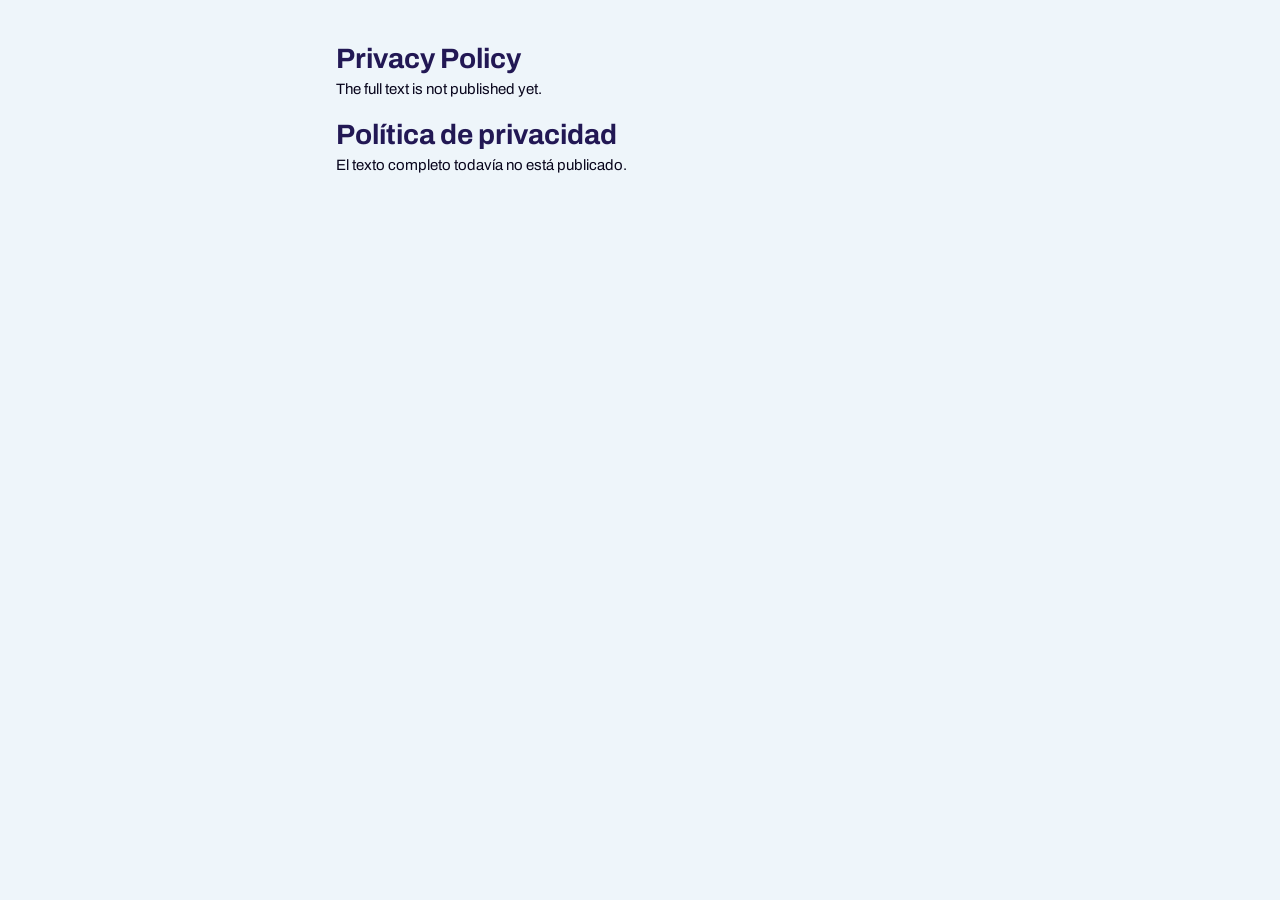
==== frontend/legal/privacy.html @ d37cc042 "Calm frame redesign, To Approve, preview and Show in Finder, recovery key, terms acceptance, account" ====
<!DOCTYPE html>
<html lang="en">
<head>
    <meta charset="UTF-8">
    <meta name="viewport" content="width=device-width, initial-scale=1.0">
    <title>Cataloga · Privacy Policy</title>
    <link rel="stylesheet" href="../css/main.css">
</head>
<body class="legal-page">
    <!-- Temporary page: the full legal text comes in its own prompt. -->
    <main>
        <h1>Privacy Policy</h1>
        <p>The full text is not published yet.</p>
        <h1 lang="es">Política de privacidad</h1>
        <p lang="es">El texto completo todavía no está publicado.</p>
    </main>
</body>
</html>
---- frontend/css/main.css ----
/* main.css: Cataloga styles. Colors, fonts, and Violet as the only accent follow BRAND.md. */

/* ======== Fonts and brand values ======== */

/* Fonts are bundled so the app works offline. Geo appears only inside the logo SVGs. */

/* Variable fonts: one file covers every weight (and, for Archivo, every width). */
@font-face {
    font-family: "Archivo";
    src: url("../fonts/Archivo-VariableFont_wdth,wght.ttf")
        format("truetype");
    font-weight: 100 900;
    font-stretch: 62% 125%;
    font-style: normal;
}

@font-face {
    font-family: "Archivo Narrow";
    src: url("../fonts/ArchivoNarrow-VariableFont_wght.ttf")
        format("truetype");
    font-weight: 400 700;
    font-style: normal;
}

/* Brand values. Every color, space, and radius comes from here. */
:root {
    /* Light only for now: a dark theme is planned for later. */
    color-scheme: light;
    --color-deep-space: #08051c;
    --color-midnight: #221854;
    --color-nebula: #342476;
    --color-dusk: #46417b;
    --color-violet: #493bb2;
    --color-paper: #eef5fa;
    --color-white: #ffffff;
    --color-line: rgba(70, 65, 123, 0.16);
    /* Tints of Violet for charts: each step is clearly lighter, and even
       the lightest keeps 3:1 against Paper. */
    --color-iris: #6458c3;
    --color-lilac: #8b81d6;
    --color-lavender: #d6d1f4;

    --spacing-4: 4px;
    --spacing-8: 8px;
    --spacing-12: 12px;
    --spacing-16: 16px;
    --spacing-24: 24px;
    --spacing-32: 32px;
    --spacing-48: 48px;
    --spacing-64: 64px;

    --radius-sm: 8px;
    --radius-md: 12px;
    --radius-lg: 20px;
    --radius-full: 999px;

    /* Two shadows, in Deep Space: a card at rest, and what floats above
       the page (menus, tooltips, dialogs, the chat). */
    --shadow-card: none;
    --shadow-float: 0 24px 64px rgba(8, 5, 28, 0.24);

    /* Placeholders (5.2:1 on white) and actions that remove something. */
    --color-placeholder: #6b6895;
    --color-danger: #b42318;

    --font-body: "Archivo", sans-serif;
    --font-label: "Archivo Narrow", sans-serif;

    /* Solid surfaces: a card is white on Paper, with a line one step
       darker. A tint for headers and rows inside a card. */
    --surface: #ffffff;
    --surface-line: rgba(34, 24, 84, 0.08);
    --surface-tint: #f6f9fc;
    /* Space between cards, across and down. */
    --card-gap: 20px;

    --frame-gap: 12px;
    --sidebar-width: 248px;
    /* Room at the bottom of the content for the chat button. */
    --chat-button-room: 88px;
}

/* ======== Base: reset, body, focus, icons, helpers ======== */

* {
    box-sizing: border-box;
    margin: 0;
    padding: 0;
}

/* Flat Paper: no gradient and nothing moving behind the work. */
body {
    font-family: var(--font-body);
    font-size: 15px;
    line-height: 22px;
    background-color: var(--color-paper);
    color: var(--color-deep-space);
}

button,
input,
select,
textarea {
    font-family: inherit;
    color: inherit;
}

.hidden {
    display: none !important;
}

/* Scrolling stops at the end of the page or list, with no bounce. */
* {
    overscroll-behavior: none;
}

/* Any text can be selected and copied. Controls are not, so a double click does not highlight them. */
button,
.nav-link,
.icon {
    -webkit-user-select: none;
    user-select: none;
}

/* Placeholders: a grey that still reads at 4.5:1. */
::placeholder {
    color: var(--color-placeholder);
    opacity: 1;
}

/* Keyboard focus: a Violet ring on everything that can be focused. */
:focus-visible {
    outline: 2px solid var(--color-violet);
    outline-offset: 2px;
}

/* On the dark gradients (sidebar, folder banner, Needs Manual Review) the
   ring is Paper: at least 6:1 on both ends of each gradient. */
.sidebar :focus-visible,
.folder-banner :focus-visible,
.review-card :focus-visible {
    outline-color: var(--color-paper);
}

/* Inside the project list the ring is drawn inward, so the list's scroll
   box does not cut it. */
.project-link:focus-visible {
    outline-offset: -2px;
}

/* Text only screen readers read, like the word under a × button. */
.visually-hidden {
    position: absolute;
    width: 1px;
    height: 1px;
    overflow: hidden;
    clip: rect(0 0 0 0);
    white-space: nowrap;
}

/* Every icon drawn with a mask: Lucide icons, table media types, message icons. */
.icon,
td.media-type::before,
.form-message.error::before,
.form-message.success::before,
.toolbar-message::before {
    mask-position: center;
    mask-repeat: no-repeat;
    mask-size: contain;
    -webkit-mask-position: center;
    -webkit-mask-repeat: no-repeat;
    -webkit-mask-size: contain;
}

/* Lucide icons as a mask take the text color. pywebview (WebKit) needs -webkit-. */
.icon {
    display: inline-block;
    flex-shrink: 0;
    width: 18px;
    height: 18px;
    background-color: currentColor;
}

.icon-catalog {
    mask-image: url("../assets/icons/folder-open.svg");
    -webkit-mask-image: url("../assets/icons/folder-open.svg");
}

.icon-dashboard {
    mask-image: url("../assets/icons/layout-dashboard.svg");
    -webkit-mask-image: url("../assets/icons/layout-dashboard.svg");
}

.icon-eye-off {
    mask-image: url("../assets/icons/eye-off.svg");
    -webkit-mask-image: url("../assets/icons/eye-off.svg");
}

.icon-close {
    mask-image: url("../assets/icons/x.svg");
    -webkit-mask-image: url("../assets/icons/x.svg");
}

.icon-help {
    mask-image: url("../assets/icons/circle-help.svg");
    -webkit-mask-image: url("../assets/icons/circle-help.svg");
}

.icon-home {
    mask-image: url("../assets/icons/home.svg");
    -webkit-mask-image: url("../assets/icons/home.svg");
}

.icon-list {
    mask-image: url("../assets/icons/list.svg");
    -webkit-mask-image: url("../assets/icons/list.svg");
}

.icon-grid {
    mask-image: url("../assets/icons/layout-grid.svg");
    -webkit-mask-image: url("../assets/icons/layout-grid.svg");
}

.icon-columns {
    mask-image: url("../assets/icons/columns-3.svg");
    -webkit-mask-image: url("../assets/icons/columns-3.svg");
}

.icon-plan {
    mask-image: url("../assets/icons/check-circle.svg");
    -webkit-mask-image: url("../assets/icons/check-circle.svg");
}

.icon-settings {
    mask-image: url("../assets/icons/settings.svg");
    -webkit-mask-image: url("../assets/icons/settings.svg");
}

.icon-logout {
    mask-image: url("../assets/icons/log-out.svg");
    -webkit-mask-image: url("../assets/icons/log-out.svg");
}

.icon-search {
    mask-image: url("../assets/icons/search.svg");
    -webkit-mask-image: url("../assets/icons/search.svg");
}

.icon-check {
    mask-image: url("../assets/icons/check.svg");
    -webkit-mask-image: url("../assets/icons/check.svg");
}

.icon-download {
    mask-image: url("../assets/icons/download.svg");
    -webkit-mask-image: url("../assets/icons/download.svg");
}

.icon-eye {
    mask-image: url("../assets/icons/eye.svg");
    -webkit-mask-image: url("../assets/icons/eye.svg");
}

.icon-user {
    mask-image: url("../assets/icons/circle-user.svg");
    -webkit-mask-image: url("../assets/icons/circle-user.svg");
}

/* Short values that should stay on one line. */
.nowrap {
    white-space: nowrap;
}

/* Missing values: Dusk italic. Solid Dusk keeps 4.5:1 on the glass. */
.placeholder {
    color: var(--color-dusk);
    font-style: italic;
}

code {
    font-family: ui-monospace, Menlo, monospace;
    font-size: 13px;
    color: var(--color-midnight);
    background: var(--color-paper);
    border-radius: var(--radius-sm);
    padding: 2px 6px;
}

code:empty {
    display: none;
}

/* ======== Frame: top bar, sidebar, content area ======== */

/* #nav-bar only groups the top bar, sidebar, and chat button; each is fixed on its own. */
.sidebar {
    position: fixed;
    z-index: 5;
    border-radius: var(--radius-lg);
    /* Flat Deep Space: the frame stays still and quiet. */
    background: var(--color-deep-space);
    color: var(--color-paper);
}

/* The sidebar: logo on top, Settings and the account at the bottom. */
.sidebar {
    top: var(--frame-gap);
    left: var(--frame-gap);
    bottom: var(--frame-gap);
    width: var(--sidebar-width);
    display: flex;
    flex-direction: column;
    gap: 26px;
    padding: 24px 14px 20px;
    overflow: hidden;
}

/* "Projects": sentence case, Paper at 60% (7:1 on Deep Space). */
.side-label {
    padding: 0 12px 4px;
    color: rgba(238, 245, 250, 0.6);
    font-size: 13px;
    font-weight: 600;
}

/* The number next to Plan: proposals that wait for a look. */
.nav-badge {
    min-width: 22px;
    margin-left: auto;
    padding: 1px 7px;
    border-radius: var(--radius-full);
    background: rgba(238, 245, 250, 0.14);
    color: var(--color-paper);
    font-size: 12px;
    font-weight: 600;
    line-height: 18px;
    text-align: center;
}

.side-bottom {
    display: grid;
    flex: none;
    gap: 2px;
    margin-top: auto;
    padding-top: 14px;
    border-top: 1px solid rgba(238, 245, 250, 0.12);
}

.side-bottom .logout-button {
    width: 100%;
    margin: 0;
    color: rgba(238, 245, 250, 0.6);
    font-size: 14px;
    font-weight: 400;
    text-align: left;
}

.account-line {
    overflow: hidden;
    min-width: 0;
    text-overflow: ellipsis;
    white-space: nowrap;
}

/* 184 px wide and centered, as in the mockup (over the 160 px minimum). */
.app-logo {
    flex: none;
    align-self: center;
    width: 184px;
    max-width: 84%;
    height: auto;
    margin-top: 4px;
}

.search-box {
    position: relative;
    flex: 1;
    color: var(--color-dusk);
}

.search-box .icon {
    position: absolute;
    top: 13px;
    left: var(--spacing-16);
}

.search-box input {
    width: 100%;
    height: 44px;
    border: 1px solid var(--color-line);
    border-radius: var(--radius-full);
    background: var(--color-white);
    padding: 0 var(--spacing-16) 0 44px;
    font-size: 15px;
}

/* The links shrink so only the project list scrolls. */
.nav-links {
    display: flex;
    flex-direction: column;
    gap: var(--spacing-4);
    min-height: 0;
}

/* Projects under their label. Only this list scrolls. */
.project-list {
    list-style: none;
    display: flex;
    flex-direction: column;
    gap: 2px;
    min-height: 0;
    overflow-y: auto;
    padding-left: var(--spacing-24);
}

.project-link {
    display: block;
    width: 100%;
    padding: 6px var(--spacing-12);
    border: none;
    border-radius: var(--radius-md);
    background: none;
    color: rgba(238, 245, 250, 0.72);
    font-size: 14px;
    text-align: left;
    cursor: pointer;
    /* Long names end in "…"; the full name is in the title. */
    overflow: hidden;
    text-overflow: ellipsis;
    white-space: nowrap;
}

.project-link:hover {
    background: rgba(255, 255, 255, 0.12);
    color: var(--color-paper);
}

/* The active project: white SemiBold, no background, so it does not compete with the view. */
.project-link.active {
    color: var(--color-paper);
    font-weight: 600;
}

/* Folder missing: dimmed, but it can still be opened to remove it. */
.project-link.unavailable {
    color: rgba(238, 245, 250, 0.75);
    font-style: italic;
}

.project-link.new-project::before {
    content: "+ ";
}

.project-empty {
    padding: 6px var(--spacing-12);
    color: rgba(238, 245, 250, 0.7);
    font-size: 14px;
}

.nav-link,
.logout-button {
    display: flex;
    align-items: center;
    gap: var(--spacing-12);
    min-height: 44px;
    padding: 10px var(--spacing-12);
    border-radius: 10px;
    color: rgba(238, 245, 250, 0.72);
    text-decoration: none;
    font-size: 15px;
}

.nav-link:hover,
.logout-button:hover {
    background: rgba(255, 255, 255, 0.08);
    color: var(--color-paper);
}

/* The open view: the one place Violet fills the frame (selection). */
.nav-link.active {
    background: var(--color-violet);
    color: var(--color-paper);
    font-weight: 600;
}

/* Log out in the top bar, after the user's name. */
.logout-button {
    margin-left: var(--spacing-8);
    border: none;
    background: none;
    cursor: pointer;
    font-size: 14px;
}

/* Content area. The bottom padding keeps the chat button off the last row and Save. */
#app-main {
    min-height: calc(100vh - var(--frame-gap) * 2);
    margin: var(--frame-gap) var(--frame-gap) var(--frame-gap)
        calc(var(--sidebar-width) + var(--frame-gap) * 2);
    padding-bottom: var(--chat-button-room);
}

/* The work sits on Paper; cards and tables are the white surfaces. */
.view {
    padding: 24px 36px 24px 12px;
}

/* Dashboard and Settings end at the chat room above; more padding was blank space. */
#app-main:not(.fixed-view) > .view {
    padding-bottom: 0;
}

/* Screen titles: Archivo SemiBold 32 px, an app's scale, not a landing page's. */
.view-title {
    font-weight: 600;
    font-size: 32px;
    line-height: 38px;
    color: var(--color-midnight);
    margin-bottom: var(--spacing-24);
}

/* ======== Components ======== */
/* Parts used on more than one screen. */

/* Field labels only: Archivo Narrow SemiBold, 12 px, uppercase (BRAND.md).
   Table headers and card labels are sentence case, 13 px (Nov 9). */
.settings-form label {
    font-family: var(--font-label);
    font-size: 12px;
    font-weight: 600;
    letter-spacing: 0.12em;
    text-transform: uppercase;
    color: var(--color-dusk);
}

/* Section titles (H2): Archivo SemiBold 18 px in Midnight. */
.settings-form h2,
.settings-card h2,
.confirm-dialog h2,
.panel h2,
.chat-header h2,
.chat-empty-title {
    font-size: 18px;
    font-weight: 600;
    color: var(--color-midnight);
}

/* Text that ends in "…" when it does not fit on one line. */
.project-title,
.activity-name,
.chat-card-name,
.chat-source .file-link {
    overflow: hidden;
    text-overflow: ellipsis;
    white-space: nowrap;
}

/* Forms: one column of labels and fields. */
.settings-form {
    display: flex;
    flex-direction: column;
}

.settings-form h2 {
    line-height: 24px;
}

.settings-form .hint {
    color: var(--color-dusk);
    font-size: 14px;
    margin: var(--spacing-8) 0 var(--spacing-16);
}

.settings-form .hint:empty {
    display: none;
}

.settings-form label {
    margin-bottom: var(--spacing-8);
}

.settings-form input,
.settings-form select {
    height: 40px;
    border: 1px solid var(--color-line);
    border-radius: var(--radius-sm);
    background-color: var(--color-white);
    padding: 0 var(--spacing-12);
    font-size: 15px;
    margin-bottom: var(--spacing-16);
}

.settings-form input:focus,
.settings-form select:focus {
    outline: 2px solid var(--color-violet);
    outline-offset: 0;
    border-color: transparent;
}

.settings-form input[readonly] {
    background-color: var(--color-paper);
    color: var(--color-dusk);
}

.form-buttons {
    display: flex;
    gap: var(--spacing-8);
}

.primary-button,
.secondary-button,
.pill-button {
    display: inline-flex;
    align-items: center;
    justify-content: center;
    gap: var(--spacing-8);
    height: 40px;
    padding: 0 var(--spacing-24);
    border-radius: var(--radius-full);
    font-size: 15px;
    font-weight: 600;
    cursor: pointer;
}

.primary-button {
    align-self: flex-start;
    border: none;
    background: var(--color-violet);
    color: var(--color-paper);
}

.primary-button:hover {
    background: var(--color-nebula);
}

/* Off, but still readable (6.2:1): Lavender with Dusk text. */
.primary-button:disabled {
    background: var(--color-lavender);
    color: var(--color-dusk);
    cursor: not-allowed;
}

/* What an off button is waiting for, beside it. */
.action-hint {
    color: var(--color-dusk);
    font-size: 14px;
}

.action-hint:empty {
    display: none;
}

.secondary-button,
.pill-button {
    border: 1px solid var(--color-line);
    background: var(--color-white);
    color: var(--color-midnight);
}

.secondary-button:hover,
.pill-button:hover {
    background: var(--color-paper);
}

.secondary-button {
    margin-bottom: var(--spacing-16);
}

.form-buttons .secondary-button,
.folder-row .secondary-button {
    margin-bottom: 0;
}

.folder-row .secondary-button {
    height: 40px;
}

.pill-button {
    padding: 0 var(--spacing-16);
    font-size: 14px;
}

/* Danger: Deep Space, not red. Violet stays the only accent. */
.danger-button {
    background: var(--color-deep-space);
}

.danger-button:hover {
    background: var(--color-midnight);
}

/* Icon before an error or success message (form or toast). */
.form-message.error::before,
.form-message.success::before,
.toolbar-message::before {
    content: "";
    flex-shrink: 0;
    width: 18px;
    height: 18px;
    margin-top: 2px;
    background-color: currentColor;
}

.form-message.error::before,
.toolbar-message.error::before {
    mask-image: url("../assets/icons/alert-circle.svg");
    -webkit-mask-image: url("../assets/icons/alert-circle.svg");
}

.form-message.success::before,
.toolbar-message:not(.error)::before {
    mask-image: url("../assets/icons/check-circle.svg");
    -webkit-mask-image: url("../assets/icons/check-circle.svg");
}

/* Messages inside a form. Hidden while they are empty. */
.form-message {
    display: flex;
    gap: var(--spacing-8);
    margin-top: var(--spacing-16);
    padding: var(--spacing-12) var(--spacing-16);
    border-left: 3px solid var(--color-dusk);
    border-radius: var(--radius-sm);
    background: var(--color-paper);
    color: var(--color-midnight);
    font-size: 14px;
}

.form-message:empty {
    display: none;
}

.form-message.error {
    border-left-color: var(--color-deep-space);
    color: var(--color-deep-space);
    font-weight: 600;
}

.form-message.success {
    border-left-color: var(--color-violet);
    color: var(--color-violet);
}

.empty-message {
    padding: var(--spacing-48) var(--spacing-32);
    color: var(--color-dusk);
    text-align: center;
}

/* Toast: bottom right, on any screen. Hidden while empty. */
.toolbar-message {
    display: flex;
    gap: var(--spacing-8);
    position: fixed;
    /* Left of the chat button, so it never covers it. */
    right: 96px;
    bottom: var(--spacing-24);
    z-index: 10;
    max-width: 420px;
    padding: var(--spacing-12) var(--spacing-16);
    border-radius: var(--radius-md);
    background: var(--color-deep-space);
    color: var(--color-paper);
    font-size: 14px;
    box-shadow: var(--shadow-float);
}

.toolbar-message:empty {
    display: none;
}

.toolbar-message.error {
    border-left: 4px solid var(--color-violet);
    font-weight: 600;
}

/* Segmented control: a white track, the chosen option filled.
   A filter's choice is Midnight; Settings' tabs use Violet (selection). */
.tabs,
.segmented {
    display: inline-flex;
    align-self: flex-start;
    gap: 2px;
    padding: var(--spacing-4);
    border: 1px solid var(--surface-line);
    border-radius: var(--radius-full);
    background: var(--surface);
}

.tab,
.segmented button {
    height: 36px;
    padding: 0 18px;
    border: none;
    border-radius: var(--radius-full);
    background: none;
    color: var(--color-midnight);
    font-size: 14px;
    font-weight: 600;
    cursor: pointer;
}

.tab:hover,
.segmented button:hover {
    background: var(--color-paper);
}

.tab.active,
.segmented button[aria-pressed="true"] {
    background: var(--color-midnight);
    color: var(--color-paper);
}

.settings-tabs .tab.active {
    background: var(--color-violet);
}

/* Filters: 36 px, white, one line around them. */
.filter-row select {
    max-width: 220px;
    height: 36px;
    border: 1px solid rgba(34, 24, 84, 0.22);
    border-radius: var(--radius-full);
    background-color: var(--surface);
    padding: 0 var(--spacing-16) 0 14px;
    font-size: 14px;
    color: var(--color-midnight);
}

.status-select {
    border: 1px solid var(--color-line);
    border-radius: var(--radius-sm);
    background-color: var(--color-white);
    padding: var(--spacing-4) var(--spacing-8);
    font-size: 14px;
}

/* Own Lucide chevron in every dropdown, in Dusk: a background image cannot use currentColor. */
.filter-row select,
.settings-form select,
.status-select {
    appearance: none;
    -webkit-appearance: none;
    padding-right: 36px;
    background-image: url("../assets/icons/chevron-down.svg");
    background-repeat: no-repeat;
    background-position: right 12px center;
    background-size: 16px;
    cursor: pointer;
}

.switch-label {
    display: inline-flex;
    align-items: center;
    gap: var(--spacing-8);
    min-height: 36px;
    font-size: 13px;
    font-weight: 600;
    color: var(--color-midnight);
    white-space: nowrap;
    cursor: pointer;
}

/* The real checkbox is hidden; .switch draws the toggle instead. */
/* Hidden but still reached with Tab; the focus ring goes on the switch. */
.switch-label input {
    position: absolute;
    opacity: 0;
    width: 1px;
    height: 1px;
}

.switch-label input:focus-visible + .switch {
    outline: 2px solid var(--color-violet);
    outline-offset: 2px;
}

/* 32 × 18: off is a pale gray, on is Deep Space (not an accent). The
   inner Dusk line gives the off switch its 3:1 edge on white. */
.switch {
    position: relative;
    flex: none;
    width: 32px;
    height: 18px;
    border-radius: var(--radius-full);
    background: #c9d1e2;
    box-shadow: inset 0 0 0 1px rgba(70, 65, 123, 0.7);
    transition: background 0.2s;
}

.switch::after {
    content: "";
    position: absolute;
    top: 2px;
    left: 2px;
    width: 14px;
    height: 14px;
    border-radius: var(--radius-full);
    background: var(--color-white);
    transition: transform 0.2s;
}

.switch-label input:checked + .switch {
    background: var(--color-deep-space);
}

.switch-label input:checked + .switch::after {
    transform: translateX(14px);
}

/* File links: the name opens the file; the icons preview it or show it in Finder. */
.file-link {
    padding: 0;
    border: none;
    background: none;
    color: var(--color-midnight);
    font: inherit;
    text-align: left;
    cursor: pointer;
}

.file-link:hover {
    color: var(--color-violet);
    text-decoration: underline;
}

.file-actions {
    display: inline-flex;
    flex-shrink: 0;
    gap: 2px;
    margin-left: var(--spacing-4);
    vertical-align: middle;
}

.file-action {
    display: inline-flex;
    align-items: center;
    justify-content: center;
    width: 28px;
    height: 28px;
    padding: 0;
    border: none;
    border-radius: var(--radius-sm);
    background: none;
    color: var(--color-dusk);
    cursor: pointer;
}

.file-action .icon {
    width: 16px;
    height: 16px;
}

.file-action:hover {
    background: var(--color-paper);
    color: var(--color-violet);
}

/* Every white surface. Their own rules set no background or border, except colored left edges. */
.catalog-table,
.tabs,
.filter-row select,
.pill-button,
.stat-card,
.panel,
.settings-card,
.edit-banner,
.warning-message {
    background-color: var(--surface);
    border: 1px solid var(--surface-line);
    box-shadow: var(--shadow-card);
}

/* Click areas: the main controls take clicks in at least 44 x 44 px, the
   small ones in at least 24 x 24, without changing how they look. An
   invisible ::after, centred on the control, grows the area around it. */
.primary-button,
.secondary-button,
.pill-button,
.tab,
.review-go,
.mix-chip,
.help-button,
.link-button,
.read-more,
.file-link,
.file-action,
.chat-close,
.preview-close,
.password-eye,
.category-remove,
.home-tabs button,
.home-views button {
    position: relative;
}

.primary-button::after,
.secondary-button::after,
.pill-button::after,
.tab::after,
.review-go::after,
.mix-chip::after,
.help-button::after,
.link-button::after,
.read-more::after,
.file-link::after,
.file-action::after,
.chat-close::after,
.preview-close::after,
.password-eye::after,
.category-remove::after,
.home-tabs button::after,
.home-views button::after {
    content: "";
    position: absolute;
    top: 50%;
    left: 50%;
    width: max(100%, 44px);
    height: max(100%, 44px);
    transform: translate(-50%, -50%);
}

/* Small text controls: at least 24 px tall. */
.advanced-settings summary {
    min-height: 24px;
    display: flex;
    align-items: center;
}

.settings-form .naming-separator label {
    min-height: 24px;
}

/* Hover and focus fade in 150 ms. Only color, border, shadow, and opacity change. */
.nav-link,
.logout-button,
.project-link,
.chat-toggle,
.tab,
.primary-button,
.secondary-button,
.pill-button,
.chat-example,
.chat-card,
.chat-close,
.file-action,
.file-link,
td.editable {
    transition: color 0.15s, background-color 0.15s, border-color 0.15s,
        box-shadow 0.15s, opacity 0.15s;
}

/* Tabular figures: digits keep the same width, so numbers do not shift. */
.stat-number,
.stat-sub,
.progress-percent,
.ring-percent,
.mix-chip,
.source-count,
.activity-when,
.chat-stat-value,
.tab,
.catalog-table td.nowrap {
    font-variant-numeric: tabular-nums;
}

/* ======== Login ======== */

/* The card in the middle, the language at the top right, the legal links
   at the bottom. */
.auth-screen {
    display: flex;
    flex-direction: column;
    align-items: center;
    min-height: 100vh;
    padding: var(--spacing-24) var(--spacing-16);
    /* One of the two animated gradients (with Needs Manual Review). Hidden
       after login (display: none), so its motion stops and costs nothing. */
    position: relative;
    overflow: hidden;
    background: linear-gradient(150deg, var(--color-deep-space) 0%,
        var(--color-midnight) 45%, var(--color-nebula) 80%,
        var(--color-dusk) 100%);
}

.auth-center {
    position: relative;
    display: flex;
    flex: 1;
    flex-direction: column;
    align-items: center;
    justify-content: center;
    gap: 28px;
    width: 100%;
}

/* Two slow glows of Violet and Dusk: decoration, never under text. */
.login-glow {
    position: absolute;
    border-radius: 50%;
    pointer-events: none;
}

.glow-a {
    top: -180px;
    right: -120px;
    width: 560px;
    height: 560px;
    background: radial-gradient(circle, rgba(73, 59, 178, 0.45),
        transparent 65%);
    animation: glow-drift 10s ease-in-out infinite;
}

.glow-b {
    bottom: -200px;
    left: -140px;
    width: 520px;
    height: 520px;
    background: radial-gradient(circle, rgba(70, 65, 123, 0.5),
        transparent 65%);
    animation: glow-drift 12s ease-in-out infinite reverse;
}

@keyframes glow-drift {
    0%,
    100% {
        transform: translate(0, 0) scale(1);
    }

    50% {
        transform: translate(-40px, 30px) scale(1.1);
    }
}

/* EN / ES before logging in. */
.login-lang {
    position: absolute;
    z-index: 1;
    top: var(--spacing-24);
    right: var(--spacing-24);
    display: inline-flex;
    padding: 4px;
    border: 1px solid rgba(238, 245, 250, 0.16);
    border-radius: var(--radius-full);
    background: rgba(238, 245, 250, 0.08);
}

.login-lang button {
    height: 32px;
    padding: 0 14px;
    border: 0;
    border-radius: var(--radius-full);
    background: transparent;
    color: var(--color-paper);
    font-size: 13px;
    font-weight: 600;
    cursor: pointer;
}

.login-lang button[aria-pressed="true"] {
    background: var(--color-paper);
    color: var(--color-deep-space);
}

/* Terms, Privacy and the version, under everything. */
.login-legal {
    position: relative;
    display: flex;
    gap: 20px;
    font-size: 13px;
}

.login-legal a {
    color: rgba(238, 245, 250, 0.72);
    text-decoration: none;
}

.login-legal a:hover {
    color: var(--color-paper);
    text-decoration: underline;
}

.login-legal span {
    color: rgba(238, 245, 250, 0.5);
}

/* The eye sits inside the field. */
.password-field {
    position: relative;
    width: 100%;
    margin-bottom: var(--spacing-16);
}

.password-field input {
    width: 100%;
    margin-bottom: 0;
    padding-right: 44px;
}

.password-eye {
    position: absolute;
    top: 0;
    right: 0;
    bottom: 0;
    display: flex;
    align-items: center;
    justify-content: center;
    width: 44px;
    border: 0;
    background: none;
    color: var(--color-dusk);
    cursor: pointer;
    transition: color 0.15s, filter 0.15s;
}

.password-eye:hover,
.password-eye:focus-visible {
    color: var(--color-violet);
    filter: drop-shadow(0 0 6px rgba(73, 59, 178, 0.65));
}

/* The logo falls in, then floats a few pixels. */
.auth-logo {
    width: 160px;
    animation: logo-in 1.2s cubic-bezier(0.2, 0.8, 0.2, 1) both,
        logo-float 6s ease-in-out 1.2s infinite;
}

@keyframes logo-in {
    from {
        opacity: 0;
        transform: translateY(-40px) scale(0.96);
    }

    to {
        opacity: 1;
        transform: none;
    }
}

@keyframes logo-float {
    0%,
    100% {
        transform: translateY(0);
    }

    50% {
        transform: translateY(-6px);
    }
}

/* Login card: 400 px of frosted white. At 88% it keeps contrast even
   without the blur. */
.auth-form {
    width: 100%;
    max-width: 400px;
    padding: var(--spacing-32);
    border: 1px solid rgba(255, 255, 255, 0.6);
    border-radius: var(--radius-lg);
    background: rgba(255, 255, 255, 0.88);
    box-shadow: 0 16px 48px rgba(8, 5, 28, 0.35);
    -webkit-backdrop-filter: blur(16px);
    backdrop-filter: blur(16px);
    animation: card-in 0.9s cubic-bezier(0.2, 0.8, 0.2, 1) 0.35s both;
}

@keyframes card-in {
    from {
        opacity: 0;
        transform: translateY(16px);
    }

    to {
        opacity: 1;
        transform: none;
    }
}

.auth-form h1 {
    margin-bottom: var(--spacing-16);
    color: var(--color-midnight);
    font-size: 18px;
    font-weight: 600;
    line-height: 24px;
}

.auth-form h1 + .hint {
    margin-top: calc(-1 * var(--spacing-16));
}

.auth-form .primary-button {
    align-self: stretch;
    margin-top: var(--spacing-8);
}

/* Links under the form: "Create an account", "Forgot your password?". */
.auth-links {
    display: flex;
    justify-content: space-between;
    gap: var(--spacing-16);
    margin-top: var(--spacing-16);
}

.auth-link {
    padding: 0;
    border: 0;
    background: none;
    color: var(--color-violet);
    font: inherit;
    font-size: 14px;
    text-decoration: underline;
    text-underline-offset: 3px;
    cursor: pointer;
}

/* Terms, recovery key and reset: white dialogs over the dimmed login. */
/* Two classes: it wins over .confirm-dialog's 420 px, defined later. */
.confirm-dialog.account-dialog {
    width: min(520px, calc(100vw - 32px));
    max-width: none;
}

.account-dialog h2 {
    font-size: 26px;
    line-height: 32px;
}

.confirm-dialog#forgot-dialog {
    width: min(440px, calc(100vw - 32px));
}

#forgot-dialog h2 {
    font-size: 22px;
    line-height: 28px;
}

.account-dialog .hint {
    margin-bottom: var(--spacing-16);
    font-size: 14px;
    line-height: 20px;
}

.terms-points {
    display: flex;
    flex-direction: column;
    gap: var(--spacing-12);
    margin-bottom: var(--spacing-16);
    padding: 16px 18px;
    border: 1px solid var(--surface-line);
    border-radius: var(--radius-md);
    background: var(--surface-tint);
    color: var(--color-midnight);
    font-size: 14px;
    line-height: 20px;
    list-style: none;
}

.terms-points li {
    display: flex;
    gap: 10px;
}

.terms-points .icon {
    flex: none;
    margin-top: 2px;
    color: var(--color-violet);
}

.confirm-dialog .terms-links {
    display: flex;
    gap: 20px;
    margin-bottom: var(--spacing-16);
    font-size: 14px;
}

.terms-links a {
    color: var(--color-violet);
    font-weight: 600;
    text-decoration: none;
    white-space: nowrap;
}

.terms-agree {
    display: flex;
    align-items: flex-start;
    gap: var(--spacing-12);
    min-height: 24px;
    margin-bottom: var(--spacing-12);
    color: var(--color-midnight);
    font-size: 14px;
    line-height: 20px;
    cursor: pointer;
}

.terms-agree input {
    flex: none;
    width: 20px;
    height: 20px;
    accent-color: var(--color-deep-space);
}

.confirm-dialog .terms-hint {
    margin: var(--spacing-8) 0 0;
    text-align: right;
}

/* The key: big, in a box, with Copy beside it. */
.recovery-box {
    display: flex;
    align-items: center;
    gap: var(--spacing-12);
    margin-bottom: var(--spacing-16);
    padding: 16px 18px;
    border: 1px solid rgba(34, 24, 84, 0.12);
    border-radius: var(--radius-md);
    background: var(--surface-tint);
}

/* A typed code: a monospace face keeps 0 and O, 1 and I apart. */
.recovery-key,
.key-input {
    font-family: ui-monospace, "SF Mono", Menlo, monospace;
    letter-spacing: 0.06em;
}

.recovery-key {
    flex: 1;
    min-width: 0;
    color: var(--color-midnight);
    font-size: 22px;
    font-weight: 600;
    white-space: nowrap;
}

.confirm-dialog .recovery-ways {
    font-size: 13px;
}

/* Save now and Later, one line each. */
.recovery-ways span {
    display: block;
}

#forgot-form .primary-button {
    align-self: stretch;
}

.forgot-back {
    align-self: center;
    font-weight: 600;
    text-decoration: none;
}

/* Temporary legal pages. */
.legal-page main {
    max-width: 640px;
    margin: 48px auto;
    padding: 0 var(--spacing-16);
}

.legal-page h1 {
    margin: var(--spacing-24) 0 var(--spacing-8);
    color: var(--color-midnight);
    font-size: 28px;
}

/* ======== Catalog ======== */

/* The line that says how far the reading of the folder is. */
.scan-status {
    display: flex;
    align-items: center;
    flex-wrap: wrap;
    gap: var(--spacing-12);
    margin-bottom: var(--spacing-16);
    font-size: 0.9rem;
    color: var(--color-dusk);
}

/* Catalog header: title on the left, progress on the right */
.catalog-header {
    display: flex;
    align-items: flex-end;
    justify-content: space-between;
    gap: var(--spacing-32);
    margin-bottom: var(--spacing-24);
}

.catalog-header .view-title {
    margin-bottom: 0;
}

/* min-width: 0 lets a long project name end in "…" instead of pushing the progress away. */
.catalog-heading {
    flex: 1;
    min-width: 0;
}

/* A sentence under a title, like the Plan's summary: normal case. */
.view-subtitle {
    margin-top: var(--spacing-4);
    color: var(--color-dusk);
    font-size: 14px;
}

/* "83% classified" over a 300 px bar, at the right of the title. */
.catalog-progress {
    display: flex;
    flex-direction: column;
    gap: 6px;
    width: 300px;
}

.progress-percent {
    color: var(--color-dusk);
    font-size: 13px;
    font-weight: 600;
    text-align: right;
}

/* Flat bar: a pale track and a Violet fill (the key number of the view). */
.progress-track {
    height: 8px;
    overflow: hidden;
    border-radius: var(--radius-full);
    background-color: #dce3f0;
}

.progress-fill {
    position: relative;
    width: var(--share, 0%);
    height: 100%;
    border-radius: var(--radius-full);
    background: var(--color-violet);
    transition: width 0.6s ease-out;
}

.filter-row {
    display: flex;
    align-items: center;
    flex-wrap: wrap;
    gap: var(--spacing-12);
    margin-bottom: var(--spacing-24);
}

/* Newest first, with a × that goes back to the normal order. */
.sort-chip {
    display: inline-flex;
    align-items: center;
    gap: var(--spacing-4);
    padding: 4px 4px 4px var(--spacing-12);
    /* A filter, not a tab: Violet border on a light ground. */
    border: 1.5px solid var(--color-violet);
    border-radius: var(--radius-full);
    background: var(--color-white);
    color: var(--color-violet);
    font-size: 14px;
    font-weight: 600;
}

.sort-chip-clear {
    width: 24px;
    height: 24px;
    border: none;
    border-radius: var(--radius-full);
    background: none;
    color: inherit;
    font-size: 16px;
    cursor: pointer;
}

.sort-chip-clear:hover {
    background: rgba(73, 59, 178, 0.1);
}

/* Catalog: Download and Edit Mode, at the right end of the filters */
.toolbar {
    display: flex;
    align-items: center;
    gap: var(--spacing-12);
    margin-left: auto;
}

/* Warning about the old Inbox folder. It only informs. */
.warning-message {
    margin-bottom: var(--spacing-16);
    padding: var(--spacing-12) var(--spacing-16);
    border-left: 3px solid var(--color-dusk);
    border-radius: var(--radius-sm);
    color: var(--color-midnight);
    font-size: 14px;
}

/* Edit Mode bar: stays at the top of the window while the table scrolls. */
.edit-banner {
    position: sticky;
    top: 0;
    z-index: 2;
    margin-bottom: var(--spacing-16);
    padding: var(--spacing-12) var(--spacing-16);
    border-left: 3px solid var(--color-violet);
    border-radius: var(--radius-sm);
    color: var(--color-midnight);
    font-size: 14px;
    font-weight: 600;
}

.plan-batches {
    margin-top: var(--spacing-32);
}

.plan-batches ul {
    list-style: none;
    padding: 0;
    display: flex;
    flex-direction: column;
    gap: var(--spacing-8);
}

.plan-batches li {
    display: flex;
    align-items: center;
    gap: var(--spacing-12);
    padding: var(--spacing-12) var(--spacing-16);
    border-radius: var(--radius-md);
    background-color: var(--surface);
    border: 1px solid var(--surface-line);
    font-size: 14px;
}

.plan-batches li .batch-label {
    font-family: var(--font-label);
    font-weight: 600;
    font-size: 12px;
    letter-spacing: 0.12em;
    text-transform: uppercase;
    color: var(--color-violet);
}

.plan-batches li .pill-button,
.plan-batches li .plan-leave {
    margin-left: auto;
}

/* Catalog and Plan: the header stays put, only the list scrolls. */
#app-main.fixed-view {
    display: flex;
    flex-direction: column;
    height: calc(100vh - var(--frame-gap) * 2);
    min-height: 0;
    padding-bottom: 0;
    overflow: hidden;
}

.fixed-view > .view:not(.hidden) {
    display: flex;
    flex: 1;
    flex-direction: column;
    min-height: 0;
    padding-bottom: var(--spacing-12);
}

.fixed-view .table-scroll,
.fixed-view .plan-batches {
    flex: 1;
    min-height: 0;
    overflow: auto;
}

/* Room for the chat button under the last row. */
/* The last row and the last change stay clear of the chat button. */
.fixed-view .catalog-table,
.fixed-view .plan-list,
.fixed-view .plan-batches ul {
    margin-bottom: var(--chat-button-room);
}

.fixed-view .plan-batches {
    margin-top: 0;
}

/* A short window keeps its room for the list. */
@media (max-height: 800px) {
    .fixed-view > .view:not(.hidden) {
        padding-top: var(--spacing-16);
    }

    .fixed-view .view-title {
        margin-bottom: var(--spacing-4);
    }

    .fixed-view .catalog-header,
    .fixed-view .filter-row,
    .fixed-view .scan-status {
        margin-bottom: var(--spacing-8);
    }

    .fixed-view .filter-row {
        gap: var(--spacing-8);
    }
}

/* The header row and the file name stay in sight while the list moves. */
.fixed-view .catalog-table thead th {
    position: sticky;
    top: 0;
    z-index: 3;
    background: #f6f8fc;
}

.fixed-view .catalog-table tbody td:first-child {
    position: sticky;
    left: 0;
    z-index: 1;
    background: #fbfcfe;
}

.fixed-view .catalog-table thead th:first-child {
    left: 0;
    z-index: 4;
}

/* With the default columns the file name is first, and it stays in sight. */
.fixed-view #catalog-table:not(.show-more) td.filename-cell,
.fixed-view #catalog-table:not(.show-more) th.col-filename {
    position: sticky;
    left: 0;
}

.fixed-view #catalog-table:not(.show-more) td.filename-cell {
    z-index: 1;
    background: #fbfcfe;
}

.fixed-view #catalog-table:not(.show-more) th.col-filename {
    z-index: 4;
}

/* The whole table fits; a long value ends in "…", the mouse shows it all. */
#catalog-table:not(.show-more) {
    table-layout: fixed;
}

#catalog-table:not(.show-more) td {
    overflow: hidden;
    text-overflow: ellipsis;
    white-space: nowrap;
}

#catalog-table:not(.show-more) td.summary,
#catalog-table:not(.show-more) td.folder-cell {
    white-space: normal;
}

/* Each kind of data keeps the width it needs; the summary takes the
   rest. Below that the list scrolls sideways. */
#catalog-table:not(.show-more) {
    min-width: 928px;
}

#catalog-table:not(.show-more) th.col-filename { width: 184px; }
#catalog-table:not(.show-more) th.col-type { width: 114px; }
#catalog-table:not(.show-more) th.col-source { width: 124px; }
/* A full date, 2019-04-15, in 10 tabular digits. */
#catalog-table:not(.show-more) th.col-date { width: 100px; }
#catalog-table:not(.show-more) th.col-folder { width: 168px; }
/* "Manual Review", the longest status, whole. */
#catalog-table:not(.show-more) th.col-status { width: 120px; }

/* The name gives way; the eye and the folder are always there. */
#catalog-table:not(.show-more) td.filename-cell {
    display: table-cell;
}

#catalog-table:not(.show-more) .filename-line {
    display: flex;
    align-items: center;
    gap: var(--spacing-4);
    min-width: 0;
}

#catalog-table:not(.show-more) .file-link {
    overflow: hidden;
    min-width: 0;
    text-overflow: ellipsis;
    white-space: nowrap;
}

/* One line each, so a row stays short; the mouse shows the whole text. */
#catalog-table:not(.show-more) .folder-cell > span,
#catalog-table:not(.show-more) .folder-cell .review-note {
    display: block;
    overflow: hidden;
    max-width: 100%;
    text-overflow: ellipsis;
    white-space: nowrap;
}

#catalog-table:not(.show-more) .folder-cell .folder-move {
    width: 100%;
    max-width: 100%;
}

/* To Approve's checkboxes: the whole 44 px square around each box is clickable. */
.check-hit {
    display: flex;
    align-items: center;
    justify-content: center;
    width: 44px;
    height: 44px;
    cursor: pointer;
}

.check-hit input {
    width: 18px;
    height: 18px;
    margin: 0;
    accent-color: var(--color-violet);
    cursor: pointer;
}
/* Help: a "?" next to a field; a small balloon on hover, click or focus. */
.help-tip {
    position: relative;
    display: inline-flex;
    vertical-align: middle;
}

.help-button {
    display: inline-flex;
    padding: 2px;
    border: 0;
    border-radius: var(--radius-full);
    background: none;
    color: var(--color-dusk);
    cursor: pointer;
}

.help-button:hover,
.help-button:focus-visible {
    color: var(--color-violet);
}

.help-button .icon {
    width: 16px;
    height: 16px;
}

.help-bubble {
    position: absolute;
    top: calc(100% + 6px);
    left: -8px;
    z-index: 30;
    display: none;
    width: 280px;
    padding: var(--spacing-8) var(--spacing-12);
    border-radius: var(--radius-sm);
    background: var(--color-deep-space);
    color: var(--color-paper);
    box-shadow: var(--shadow-float);
    font-family: var(--font-body);
    font-size: 13px;
    font-weight: 400;
    line-height: 18px;
    letter-spacing: 0;
    text-align: left;
    text-transform: none;
    white-space: normal;
}

.help-tip.open .help-bubble,
.help-tip:hover:not(.dismissed) .help-bubble {
    display: block;
}

/* Preview: over everything, inside the app. */
/* Preview: the file on Deep Space at the left, its facts and actions at
   the right, arrows at the sides, the keys under it. */
.preview-overlay {
    position: fixed;
    inset: 0;
    z-index: 50;
    display: flex;
    flex-direction: column;
    align-items: center;
    justify-content: center;
    gap: var(--spacing-16);
    padding: 48px 144px 24px;
    background: rgba(8, 5, 28, 0.55);
}

.preview-box {
    display: flex;
    width: min(992px, 100%);
    height: min(620px, 100%);
    min-height: 0;
    border-radius: var(--radius-lg);
    background: var(--surface);
    box-shadow: 0 24px 64px rgba(8, 5, 28, 0.36);
    overflow: hidden;
}

.preview-stage {
    display: flex;
    flex: 1;
    flex-direction: column;
    min-width: 0;
    background: var(--color-deep-space);
}

.preview-content {
    display: flex;
    flex: 1;
    align-items: center;
    justify-content: center;
    min-height: 0;
    overflow: auto;
    padding: 28px;
    color: var(--color-paper);
}

.preview-content img,
.preview-content video {
    max-width: 100%;
    max-height: 100%;
    border-radius: var(--radius-sm);
    object-fit: contain;
}

.preview-content audio {
    width: 100%;
    max-width: 520px;
}

.preview-content pre {
    width: 100%;
    max-height: 100%;
    overflow: auto;
    margin: 0;
    padding: var(--spacing-16);
    border-radius: var(--radius-sm);
    background: var(--surface);
    color: var(--color-deep-space);
    font-family: var(--font-body);
    font-size: 14px;
    line-height: 22px;
    white-space: pre-wrap;
    overflow-wrap: anywhere;
}

.preview-count {
    padding: 12px 20px;
    border-top: 1px solid rgba(238, 245, 250, 0.1);
    color: rgba(238, 245, 250, 0.72);
    font-size: 13px;
    font-variant-numeric: tabular-nums;
}

.preview-count:empty {
    display: none;
}

.preview-info {
    display: flex;
    flex: none;
    flex-direction: column;
    gap: 18px;
    width: 340px;
    padding: var(--spacing-24);
    overflow: auto;
}

.preview-head {
    display: flex;
    align-items: flex-start;
    gap: var(--spacing-12);
}

.preview-head > div {
    flex: 1;
    min-width: 0;
}

.preview-head h2 {
    color: var(--color-midnight);
    font-size: 20px;
    font-weight: 600;
    line-height: 26px;
    overflow-wrap: anywhere;
}

.preview-kind {
    color: var(--color-dusk);
    font-size: 13px;
}

.preview-close {
    display: flex;
    flex: none;
    align-items: center;
    justify-content: center;
    width: 40px;
    height: 40px;
    margin: -8px -8px 0 0;
    border: 0;
    border-radius: var(--radius-full);
    background: var(--color-paper);
    color: var(--color-midnight);
    cursor: pointer;
}

.preview-close:hover {
    background: #dce3f0;
}

.preview-summary {
    color: var(--color-midnight);
    font-size: 14px;
    line-height: 21px;
}

.preview-summary:empty {
    display: none;
}

.preview-facts {
    display: grid;
    grid-template-columns: 76px minmax(0, 1fr);
    gap: 10px 12px;
    font-size: 14px;
}

.preview-facts dt,
.preview-label {
    color: var(--color-dusk);
    font-family: var(--font-label);
    font-size: 12px;
    font-weight: 600;
    letter-spacing: 0.1em;
    text-transform: uppercase;
}

.preview-facts dt {
    align-self: center;
}

.preview-facts dd {
    color: var(--color-midnight);
}

.preview-new,
.preview-where {
    display: flex;
    flex-direction: column;
    gap: 6px;
    color: var(--color-midnight);
    font-size: 13px;
    overflow-wrap: anywhere;
}

.preview-new {
    padding: 12px 14px;
    border: 1px solid var(--surface-line);
    border-radius: 10px;
    background: var(--surface-tint);
    font-weight: 600;
}

.preview-where span:last-child {
    color: var(--color-dusk);
}

.preview-actions {
    display: flex;
    flex-direction: column;
    gap: 10px;
    margin-top: auto;
}

.preview-actions .primary-button,
.preview-actions .secondary-button {
    justify-content: center;
    width: 100%;
}

.preview-actions .hint {
    font-size: 12px;
    text-align: center;
}

/* Previous and next: round dark buttons at the sides. */
.preview-step {
    position: absolute;
    top: 50%;
    width: 48px;
    height: 48px;
    border: 1px solid rgba(238, 245, 250, 0.3);
    border-radius: var(--radius-full);
    background: rgba(8, 5, 28, 0.6);
    color: var(--color-paper);
    font-size: 20px;
    cursor: pointer;
    transform: translateY(-50%);
}

.preview-prev {
    left: 64px;
}

.preview-next {
    right: 64px;
}

.preview-step:hover {
    background: var(--color-deep-space);
}

.preview-keys {
    color: rgba(238, 245, 250, 0.85);
    font-size: 13px;
}

/* Only the table scrolls sideways when long file names do not fit. */
.table-scroll {
    overflow-x: auto;
    border-radius: var(--radius-lg);
}

/* Catalog table: a glass card with rounded corners */
.catalog-table {
    width: 100%;
    border-collapse: separate;
    border-spacing: 0;
    border-radius: var(--radius-md);
    font-family: var(--font-label);
    font-size: 15px;
}

/* Headers: sentence case, 13 px SemiBold in Dusk, on a tint of the card. */
.catalog-table th {
    text-align: left;
    padding: var(--spacing-12);
    border-bottom: 1px solid var(--surface-line);
    background: var(--surface-tint);
    color: var(--color-dusk);
    font-family: var(--font-body);
    font-size: 13px;
    font-weight: 600;
    /* A long header breaks into two lines; it is never cut. */
    white-space: normal;
    vertical-align: bottom;
}

/* 12 px sides, so the seven columns fit at the smallest window (1100 px). */
.catalog-table td {
    padding: 10px var(--spacing-12);
    border-bottom: 1px solid var(--color-line);
    vertical-align: middle;
}

.catalog-table tbody tr:last-child td {
    border-bottom: none;
}

.catalog-table tbody tr:hover td {
    background: var(--color-paper);
}

/* Round the corner cells so the hover color does not stick out. */
.catalog-table tbody tr:last-child td:first-child {
    border-bottom-left-radius: var(--radius-lg);
}

.catalog-table tbody tr:last-child td:last-child {
    border-bottom-right-radius: var(--radius-lg);
}

/* min-width: with the archiving columns the table scrolls instead of squeezing it. */
.catalog-table td.summary {
    min-width: 240px;
    max-width: 380px;
    color: var(--color-dusk);
}

/* data-type holds the stored value, so the icon is the same in both languages. */
.catalog-table td.media-type {
    white-space: nowrap;
    color: var(--color-midnight);
}

td.media-type::before {
    content: "";
    display: inline-block;
    width: 16px;
    height: 16px;
    margin-right: var(--spacing-8);
    vertical-align: -3px;
    background-color: var(--color-violet);
}

td.media-type[data-type="Press"]::before,
.mix-chip[data-type="Press"]::before {
    mask-image: url("../assets/icons/newspaper.svg");
    -webkit-mask-image: url("../assets/icons/newspaper.svg");
}

td.media-type[data-type="Documents"]::before,
.mix-chip[data-type="Documents"]::before {
    mask-image: url("../assets/icons/file-text.svg");
    -webkit-mask-image: url("../assets/icons/file-text.svg");
}

td.media-type[data-type="Photos"]::before,
.mix-chip[data-type="Photos"]::before {
    mask-image: url("../assets/icons/image.svg");
    -webkit-mask-image: url("../assets/icons/image.svg");
}

td.media-type[data-type="Audio"]::before,
.mix-chip[data-type="Audio"]::before {
    mask-image: url("../assets/icons/music.svg");
    -webkit-mask-image: url("../assets/icons/music.svg");
}

td.media-type[data-type="Video"]::before,
.mix-chip[data-type="Video"]::before {
    mask-image: url("../assets/icons/video.svg");
    -webkit-mask-image: url("../assets/icons/video.svg");
}

.catalog-table td.filename-cell {
    white-space: nowrap;
}

/* Selected row (the space bar previews it): Paper with a Violet border around the row. */
.catalog-table tbody tr {
    cursor: default;
}

/* A row reached with Tab: a Violet line above and below it. Enter selects
   it; the space bar opens its preview. */
.catalog-table tbody tr:focus-visible {
    outline: none;
}

.catalog-table tbody tr:focus-visible td {
    box-shadow: inset 0 2px 0 var(--color-violet),
        inset 0 -2px 0 var(--color-violet);
}

.catalog-table tbody tr.row-selected td {
    background: var(--color-paper);
    box-shadow: inset 0 1.5px 0 var(--color-violet),
        inset 0 -1.5px 0 var(--color-violet);
}

.catalog-table tbody tr.row-selected td:first-child {
    box-shadow: inset 1.5px 1.5px 0 var(--color-violet),
        inset 0 -1.5px 0 var(--color-violet);
}

.catalog-table tbody tr.row-selected td:last-child {
    box-shadow: inset -1.5px 1.5px 0 var(--color-violet),
        inset 0 -1.5px 0 var(--color-violet);
}

/* Editable cells: Paper. A Violet line on hover; a Violet frame while typing. */
td.editable {
    background: var(--color-paper);
    cursor: text;
}

.catalog-table tbody tr td.editable:hover {
    box-shadow: inset 0 -2px 0 var(--color-violet);
}

td.editable:focus {
    background: var(--color-white);
    outline: 2px solid var(--color-violet);
    outline-offset: -2px;
}

td.edit-error {
    outline: 2px solid var(--color-deep-space);
}

/* Manual Review: a pill badge with a Violet border. */
.status-review span {
    display: inline-block;
    padding: 2px var(--spacing-12);
    border: 1.5px solid var(--color-violet);
    border-radius: var(--radius-full);
    color: var(--color-violet);
    font-weight: 600;
}

/* Why a row is in Manual Review, under the badge. */
.review-note {
    max-width: 220px;
    margin-top: var(--spacing-4);
    color: var(--color-dusk);
    font-size: 12px;
    line-height: 16px;
    white-space: normal;
}

/* A tree project has one Folder column instead of Category and Subcategory. */
.catalog-table.tree-mode .sub-col {
    display: none;
}

.catalog-table td.folder-cell {
    min-width: 180px;
}

.folder-cell .folder-create {
    margin-top: var(--spacing-4);
    padding: 2px var(--spacing-12);
    font-size: 12px;
}

.folder-cell .folder-move {
    display: block;
    margin-top: var(--spacing-8);
    max-width: 200px;
    font-size: 12px;
}

.catalog-table td.keywords {
    min-width: 160px;
    max-width: 220px;
    color: var(--color-dusk);
}

/* Counterparty, Confidentiality, Owner, and dates: only with More columns on. */
.catalog-table:not(.show-more) .more-col {
    display: none;
}

/* Summaries: 2 lines, cut with "…". line-clamp needs display: -webkit-box. */
.summary-text {
    display: -webkit-box;
    -webkit-box-orient: vertical;
    -webkit-line-clamp: 2;
    line-clamp: 2;
    overflow: hidden;
    overflow-wrap: anywhere;
}

.summary-text.open {
    display: block;
    -webkit-line-clamp: unset;
    line-clamp: unset;
}

.read-more {
    padding: 0;
    margin-top: 2px;
    border: none;
    background: none;
    color: var(--color-violet);
    font-size: 12px;
    font-weight: 600;
    cursor: pointer;
}

.read-more:hover {
    text-decoration: underline;
}

.read-more[hidden] {
    display: none;
}

/* A row the chat pointed to, highlighted for two seconds. */
.catalog-table tbody tr.row-highlight td {
    background: rgba(73, 59, 178, 0.12);
    transition: background 0.4s;
}

/* Row icons a little softer until hover, selection, or keyboard focus.
   At 0.7 they still keep 3:1, so they read without the mouse. */
.catalog-table .file-action {
    opacity: 0.7;
}

.catalog-table tbody tr:hover .file-action,
.catalog-table tbody tr.row-selected .file-action,
.catalog-table tbody tr:focus-within .file-action,
.catalog-table .file-action:focus-visible {
    opacity: 1;
}

/* ======== Dashboard ======== */

/* Dashboard: four columns. A wide card takes two, a full one all four. */
/* The first card is a little wider, so "Documents Classified" fits on
   one line beside its ring. */
/* The answer first (1.6 parts), the two numbers beside it (1 part),
   then Media Mix and Recent Activity across. */
.dash-grid {
    display: grid;
    grid-template-columns: minmax(0, 1.6fr) minmax(0, 1fr);
    gap: 20px;
}

.dash-side {
    display: flex;
    flex-direction: column;
    gap: 20px;
}

.card-full {
    grid-column: 1 / -1;
}

/* White cards on Paper: one line around them, no shadow. */
.stat-card,
.panel {
    padding: 22px var(--spacing-24);
    border: 1px solid var(--surface-line);
    border-radius: var(--radius-md);
    background: var(--surface);
}

.stat-card {
    display: flex;
    flex-direction: column;
    gap: 10px;
}

.stat-text {
    display: flex;
    flex: 1;
    flex-direction: column;
    gap: var(--spacing-4);
    min-width: 0;
}

/* Small labels in sentence case: the number under them says the rest. */
.stat-label {
    color: var(--color-dusk);
    font-size: 13px;
    font-weight: 600;
}

/* Big numbers in Archivo Light (BRAND.md). */
.stat-number {
    font-family: var(--font-body);
    font-weight: 300;
    font-size: 56px;
    line-height: 1;
    color: var(--color-midnight);
}

.stat-sub {
    color: var(--color-dusk);
    font-size: 14px;
}

/* Documents classified: the number on the left, the ring on the right. */
.classified-card {
    flex-direction: row;
    align-items: center;
    gap: 20px;
}

.progress-ring {
    position: relative;
    flex: none;
    width: 92px;
    height: 92px;
}

.progress-ring svg {
    width: 100%;
    height: 100%;
    /* The ring starts at the top and fills clockwise. */
    transform: rotate(-90deg);
}

.ring-rail,
.ring-fill {
    fill: none;
    stroke-width: 6;
}

.ring-rail {
    stroke: #dce3f0;
}

/* pathLength is 100, so --ring-left is the part still empty (dashboard.js). */
.ring-fill {
    stroke: var(--color-violet);
    stroke-linecap: round;
    stroke-dasharray: 100;
    stroke-dashoffset: var(--ring-left, 100);
    transition: stroke-dashoffset 1s ease-out;
}

.ring-percent {
    position: absolute;
    inset: 0;
    display: grid;
    place-items: center;
    color: var(--color-midnight);
    font-size: 16px;
    font-weight: 600;
}

/* Needs Manual Review: Violet to Midnight, drifting. Paper keeps 4.5:1 on every stop. */
.review-card {
    position: relative;
    isolation: isolate;
    overflow: hidden;
    gap: var(--spacing-16);
    padding: 26px 28px;
    border-color: transparent;
    border-radius: 16px;
    background-color: var(--color-nebula);
    color: var(--color-paper);
}

/* The gradient on its own layer, bigger than the card. It moves with
   transform only, so the card is never painted again for it. */
.review-card::before {
    content: "";
    position: absolute;
    inset: -40%;
    z-index: -1;
    background: linear-gradient(120deg, var(--color-violet) 20%,
        var(--color-nebula) 50%, var(--color-midnight) 80%);
    will-change: transform;
}

.review-head {
    display: flex;
    align-items: baseline;
    justify-content: space-between;
    gap: var(--spacing-16);
}

.review-title {
    color: var(--color-paper);
    font-size: 22px;
    font-weight: 600;
}

.review-number {
    margin-right: var(--spacing-8);
    font-size: 44px;
    font-weight: 300;
    line-height: 1;
}

/* Up to five files with why, on a lighter step of the card. */
.review-list {
    display: flex;
    flex-direction: column;
    gap: 6px;
    list-style: none;
}

.review-list li {
    display: flex;
    align-items: center;
    gap: var(--spacing-16);
    padding: 10px 14px;
    border-radius: 10px;
    background: rgba(238, 245, 250, 0.1);
    font-size: 14px;
}

.review-file {
    flex: none;
    overflow: hidden;
    width: 200px;
    font-weight: 600;
    text-overflow: ellipsis;
    white-space: nowrap;
}

/* Why the file waits, in the Dashboard card. */
.review-reason {
    min-width: 0;
    color: rgba(238, 245, 250, 0.85);
}

.review-done {
    color: rgba(238, 245, 250, 0.85);
    font-size: 15px;
}

/* Go Review: a Paper pill with Violet text, 44 px high. */
.review-go {
    flex: none;
    height: 44px;
    padding: 0 22px;
    border: none;
    border-radius: var(--radius-full);
    background: var(--color-paper);
    color: var(--color-violet);
    font-size: 15px;
    font-weight: 600;
    cursor: pointer;
}

.review-go:hover {
    background: var(--color-white);
}

/* Sources tracked: the top three, each a link to its documents. */
.sources-card {
    flex: 1;
}

.top-sources-list {
    list-style: none;
    display: flex;
    flex-direction: column;
}

.top-sources-list li {
    display: flex;
    align-items: baseline;
    justify-content: space-between;
    gap: var(--spacing-12);
    padding: 6px 0;
    border-bottom: 1px solid var(--surface-line);
}

.top-sources-list li:last-child {
    border-bottom: 0;
}

.source-link {
    overflow: hidden;
    font-size: 15px;
    font-weight: 600;
    text-overflow: ellipsis;
    white-space: nowrap;
    text-align: left;
}

.source-count {
    color: var(--color-dusk);
}

.panel h2 {
    margin-bottom: 14px;
}

/* Media Mix: one bar, a segment per type, sized by its count (dashboard.js). */
.mix-bar {
    display: flex;
    gap: 2px;
    height: 16px;
    border-radius: var(--radius-full);
    background: var(--color-paper);
    overflow: hidden;
}

.mix-segment {
    flex-basis: 0;
    min-width: 4px;
}

/* The segments grow from the left edge each time the numbers change. */
.mix-bar.is-growing {
    animation: mix-grow 0.8s ease-out both;
}

@keyframes mix-grow {
    from {
        clip-path: inset(0 100% 0 0);
    }

    to {
        clip-path: inset(0 0 0 0);
    }
}

.mix-chips {
    display: flex;
    flex-wrap: wrap;
    gap: var(--spacing-8);
    margin-top: var(--spacing-16);
}

/* A chip per type: its color, icon, name, count and share. Opens the Catalog. */
.mix-chip {
    display: inline-flex;
    align-items: center;
    gap: var(--spacing-8);
    padding: 6px var(--spacing-12);
    border: 1px solid var(--color-line);
    border-radius: var(--radius-full);
    background: var(--color-white);
    color: var(--color-midnight);
    font-size: 14px;
    cursor: pointer;
}

.mix-chip:hover {
    border-color: var(--color-violet);
}

/* The type's color, only in this dot; the icon stays in Dusk. */
.mix-dot {
    flex: none;
    width: 10px;
    height: 10px;
    border-radius: var(--radius-full);
    background: var(--chip-color);
}

/* The type's icon, in Dusk like the other icons. */
.mix-chip::before {
    content: "";
    width: 16px;
    height: 16px;
    background-color: var(--color-dusk);
    mask-position: center;
    mask-repeat: no-repeat;
    mask-size: contain;
    -webkit-mask-position: center;
    -webkit-mask-repeat: no-repeat;
    -webkit-mask-size: contain;
}

.mix-chip strong {
    font-weight: 600;
}

.mix-share {
    color: var(--color-dusk);
}

/* Recent activity: one line per event, divided by a thin rule. */
.activity-list {
    list-style: none;
    display: flex;
    flex-direction: column;
}

.activity-list li {
    display: grid;
    grid-template-columns: 1fr auto 90px;
    align-items: center;
    gap: var(--spacing-16);
    padding: var(--spacing-8) 0;
    border-bottom: 1px solid var(--surface-line);
    font-size: 14px;
}

.activity-list li:last-child {
    border-bottom: 0;
}

.activity-name {
    font-weight: 600;
}

.activity-badge {
    color: var(--color-midnight);
    font-weight: 600;
    white-space: nowrap;
}

/* Undone and the other states that change nothing: quieter, in Dusk. */
.activity-list li.is-quiet .activity-name,
.activity-list li.is-quiet .activity-badge {
    color: var(--color-dusk);
    font-weight: 400;
}

.activity-when {
    color: var(--color-dusk);
    text-align: right;
    white-space: nowrap;
}

/* ======== Settings ======== */

/* Settings: two tabs, then one column of glass cards, --card-gap apart. */
.settings-tabs {
    align-self: flex-start;
    width: max-content;
    margin-bottom: var(--spacing-24);
}

.settings-panel {
    max-width: 1040px;
}

.settings-cards {
    gap: var(--card-gap);
}

/* Language (a third) and AI Provider (two thirds) side by side. */
.card-pair {
    display: grid;
    grid-template-columns: minmax(0, 1fr) minmax(0, 2fr);
    gap: var(--card-gap);
    align-items: start;
}

.settings-card {
    display: flex;
    flex-direction: column;
    padding: var(--spacing-24);
    border-radius: var(--radius-md);
}

.settings-card h2 {
    margin-bottom: var(--spacing-16);
}

/* No extra space under the last field of a card. */
.settings-card > :last-child,
.card-open > div > :last-child {
    margin-bottom: 0;
}

/* A smaller title inside a card, like Fallback. */
.settings-card h3 {
    margin: var(--spacing-8) 0 var(--spacing-16);
    padding-top: var(--spacing-24);
    border-top: 1px solid var(--color-line);
    font-size: 15px;
    font-weight: 600;
    color: var(--color-midnight);
}

/* Fields side by side on wide screens: folder and name, then the options. */
.field-row {
    display: grid;
    grid-template-columns: minmax(0, 3fr) minmax(0, 2fr);
    gap: 0 var(--spacing-24);
}

.field {
    display: flex;
    flex-direction: column;
    min-width: 0;
}

.option-row {
    display: flex;
    flex-wrap: wrap;
    align-items: center;
    gap: var(--spacing-12) var(--spacing-32);
}

.option-row .catalog-only-row,
.option-row .archive-switch {
    margin-top: 0;
}

.option-row .archive-switch {
    flex-direction: row;
    align-items: center;
}

/* The one line above the dotted places. */
.card-wait-line {
    margin-bottom: calc(-1 * var(--spacing-16));
    color: var(--color-dusk);
    font-size: 14px;
}

/* A card waiting for the folder: a dotted place with its title. */
.card-placeholder {
    padding: var(--spacing-24);
    border: 1.5px dashed rgba(70, 65, 123, 0.35);
    border-radius: var(--radius-lg);
    color: var(--color-dusk);
    font-size: 14px;
}

/* Open and folded: two parts; one is 0 high. Rows animate, so the page shrinks smoothly. */
.card-fold {
    display: grid;
    grid-template-rows: 1fr;
    transition: grid-template-rows 0.25s ease, visibility 0s;
}

.card-fold > div {
    min-height: 0;
}

/* Inside an open card, the fields stack like the rest of the form. */
.card-open > div {
    display: flex;
    flex-direction: column;
}

.settings-card.is-done .card-open,
.settings-card:not(.is-done) .card-closed {
    grid-template-rows: 0fr;
    visibility: hidden;
    transition: grid-template-rows 0.25s ease, visibility 0s 0.25s;
}

.settings-card.is-done .card-open > div,
.settings-card:not(.is-done) .card-closed > div,
.settings-card.is-moving .card-fold > div {
    overflow: hidden;
}

/* The folded row: check, title, summary, and Change on the right. */
.card-row {
    display: flex;
    align-items: center;
    gap: var(--spacing-12);
    min-width: 0;
}

.card-check {
    display: grid;
    flex: none;
    place-items: center;
    width: 22px;
    height: 22px;
    border-radius: var(--radius-full);
    background: var(--color-violet);
    color: var(--color-white);
}

.card-check .icon {
    width: 14px;
    height: 14px;
}

.card-row-title {
    flex: none;
    color: var(--color-midnight);
    font-size: 16px;
    font-weight: 600;
}

.card-row-text {
    flex: 1;
    min-width: 0;
    overflow: hidden;
    text-overflow: ellipsis;
    white-space: nowrap;
    color: var(--color-dusk);
    font-size: 14px;
}

/* Done on the left, "Optional · Suggested" on the right, at the card's bottom. */
.card-foot {
    display: flex;
    align-items: center;
    justify-content: space-between;
    gap: var(--spacing-16);
    margin-top: var(--spacing-16);
}

/* Nothing to show at the bottom yet: no empty space either. */
.card-foot:has(> .card-confirm.hidden):not(:has(.card-optional)) {
    display: none;
}

.option-row label {
    margin-bottom: 0;
}

.card-optional {
    margin-left: auto;
    color: var(--color-dusk);
    font-size: 12px;
}

/* A text button: Change, Done, Add a key, a source. */
.link-button {
    padding: 0;
    border: none;
    background: none;
    color: var(--color-violet);
    font-size: 14px;
    font-weight: 600;
    text-decoration: underline;
    text-underline-offset: 3px;
    cursor: pointer;
}

.link-button:hover {
    color: var(--color-nebula);
}

/* The method that fits the folder's names. */
.suggested-tag {
    padding: 1px var(--spacing-8);
    border-radius: var(--radius-full);
    background: rgba(73, 59, 178, 0.1);
    color: var(--color-violet);
    font-family: var(--font-label);
    font-size: 12px;
    font-weight: 600;
}

/* AI Provider: a dot and one line. Green, gray or orange; the words say it too. */
.ai-status-line {
    display: flex;
    flex-wrap: wrap;
    align-items: center;
    gap: var(--spacing-8);
    margin-bottom: var(--spacing-16);
    color: var(--color-midnight);
    font-size: 15px;
}

.status-dot {
    width: 10px;
    height: 10px;
    border-radius: var(--radius-full);
    background: var(--color-lilac);
}

.ai-status-line[data-state="connected"] .status-dot {
    background: #1f9d55;
}

.ai-status-line[data-state="no_key"] .status-dot {
    background: #8a8f98;
}

.ai-status-line[data-state="error"] .status-dot {
    background: #e07b00;
}

/* "A key is saved." under a key field. */
.key-status {
    margin: calc(-1 * var(--spacing-8)) 0 var(--spacing-16);
    color: var(--color-dusk);
    font-size: 14px;
}

/* "Saved" for 2 seconds, or what went wrong, under a General field. */
.field-note {
    margin: calc(-1 * var(--spacing-12)) 0 var(--spacing-12);
    font-size: 12px;
    color: var(--color-dusk);
}

.field-note:empty {
    display: none;
}

.field-note.error {
    color: #b42318;
}

.password-fields {
    display: flex;
    flex-direction: column;
    margin-top: var(--spacing-16);
}

#account-section .secondary-button {
    align-self: flex-start;
}

/* Categories: name, subcategories, and Remove on one line. */
.category-list {
    display: flex;
    flex-direction: column;
    gap: var(--spacing-8);
    margin-bottom: var(--spacing-16);
}

.category-list:empty {
    display: none;
}

.category-row {
    display: grid;
    grid-template-columns: minmax(0, 1fr) minmax(0, 2fr) 32px;
    gap: var(--spacing-8);
    align-items: center;
}

.category-row input {
    margin-bottom: 0;
}

.category-remove {
    width: 32px;
    height: 32px;
    border: none;
    border-radius: var(--radius-sm);
    background: none;
    color: var(--color-dusk);
    font-size: 18px;
    cursor: pointer;
}

.category-remove:hover {
    background: var(--color-paper);
    color: var(--color-violet);
}

.add-category {
    align-self: flex-start;
}

/* Folder tree: name, "Inside", and Remove on one line; subfolders indented. */
.settings-form textarea {
    border: 1px solid var(--color-line);
    border-radius: var(--radius-sm);
    background-color: var(--color-white);
    padding: var(--spacing-8) var(--spacing-12);
    font: inherit;
    font-size: 15px;
    resize: vertical;
    margin-bottom: var(--spacing-12);
}

.settings-form textarea[readonly] {
    background-color: var(--color-paper);
    color: var(--color-dusk);
}

.folders-new-only {
    margin-bottom: var(--spacing-8);
}

.folder-list {
    display: flex;
    flex-direction: column;
    gap: var(--spacing-8);
    margin: var(--spacing-8) 0 var(--spacing-16);
}

.folder-list:empty {
    display: none;
}

/* Name, parent and ×; the marks go on a second line, so the name keeps its width. */
.tree-row {
    display: grid;
    grid-template-columns: minmax(0, 3fr) minmax(0, 2fr) 32px;
    gap: var(--spacing-8);
    align-items: center;
}

.tree-row .folder-flags {
    grid-column: 1 / -1;
    grid-row: 2;
    flex-wrap: wrap;
}

/* Each level steps in by --depth (set by folders.js). */
.tree-row.sub {
    padding-left: var(--spacing-24);
    border-left: 2px solid var(--color-line);
    margin-left: calc(var(--depth, 1) * var(--spacing-16));
}

.folder-flags {
    display: flex;
    gap: var(--spacing-8);
    font-size: 0.8rem;
    white-space: nowrap;
}

.folder-flags label {
    display: flex;
    align-items: center;
    gap: 4px;
    margin: 0;
    font-weight: 400;
}

.folder-flags input {
    margin: 0;
}

.checkbox-row {
    display: flex;
    align-items: center;
    gap: var(--spacing-8);
    margin-top: var(--spacing-8);
}

/* Not a field label: the box and its text on one centred line, normal case. */
.settings-form .checkbox-row {
    min-height: 24px;
    margin-bottom: 0;
    color: var(--color-deep-space);
    font-family: var(--font-body);
    font-size: 15px;
    font-weight: 400;
    letter-spacing: 0;
    text-transform: none;
}

.settings-form .checkbox-row input {
    height: auto;
    margin: 0;
}

.tree-row input,
.tree-row select {
    margin-bottom: 0;
}

.tree-row select:disabled {
    background-color: var(--color-paper);
    color: var(--color-dusk);
}

.settings-form .tree-row input.input-error {
    border-color: var(--color-violet);
    outline: 2px solid var(--color-violet);
}

.category-remove:disabled {
    opacity: 0.3;
    cursor: not-allowed;
}

/* Cancel and Save stay at the bottom of the panel while the cards scroll. */
.settings-actions {
    position: sticky;
    bottom: var(--spacing-16);
    z-index: 4;
    display: flex;
    align-items: center;
    justify-content: flex-end;
    gap: var(--spacing-16);
    /* Room on the right for the chat button, which floats there. */
    padding: var(--spacing-12) 80px var(--spacing-12) var(--spacing-16);
    border: 1px solid var(--surface-line);
    border-radius: var(--radius-lg);
    background: var(--surface);
    box-shadow: var(--shadow-card);
}

.settings-actions .form-message {
    flex: 1;
    margin: 0;
}

.settings-actions .primary-button {
    align-self: center;
}

/* Advanced settings: closed by default, same column layout inside. */
.advanced-settings {
    margin-bottom: var(--spacing-24);
    padding: var(--spacing-12) var(--spacing-16);
    border: 1px solid var(--color-line);
    border-radius: var(--radius-md);
}

.advanced-settings summary {
    cursor: pointer;
    font-weight: 600;
    color: var(--color-violet);
}

.advanced-settings[open] summary {
    margin-bottom: var(--spacing-16);
}

.advanced-fields {
    display: flex;
    flex-direction: column;
}

/* One heading per provider role inside Advanced settings. */
.advanced-fields h3 {
    margin-top: var(--spacing-16);
    margin-bottom: var(--spacing-8);
    font-size: 1rem;
}

/* File names section in Settings: each method is a selectable row. */
.naming-options {
    display: flex;
    flex-direction: column;
    gap: var(--spacing-8);
    margin-bottom: var(--spacing-16);
}

.settings-form .naming-option {
    display: flex;
    align-items: center;
    flex-wrap: wrap;
    gap: var(--spacing-12);
    padding: var(--spacing-12) var(--spacing-16);
    border: 1px solid var(--color-line);
    border-radius: var(--radius-md);
    font-family: var(--font-body);
    font-size: 15px;
    font-weight: 400;
    letter-spacing: normal;
    text-transform: none;
    color: var(--color-deep-space);
    margin-bottom: 0;
    cursor: pointer;
}

.settings-form .naming-option:has(input:checked) {
    border-color: var(--color-violet);
    box-shadow: inset 0 0 0 1px var(--color-violet);
}

.settings-form .naming-option input {
    height: auto;
    margin: 0;
    padding: 0;
    accent-color: var(--color-violet);
}

.naming-option code {
    margin-left: auto;
}

.naming-custom {
    display: flex;
    flex-direction: column;
}

.naming-custom .field-label {
    margin-bottom: var(--spacing-8);
    font-size: 13px;
    color: var(--color-dusk);
}

/* Custom name: part buttons, then the chosen parts as chips. */
.naming-blocks,
.naming-chosen {
    display: flex;
    flex-wrap: wrap;
    gap: var(--spacing-8);
    margin-bottom: var(--spacing-16);
}

.naming-blocks .pill-button:disabled {
    opacity: 0.4;
    cursor: default;
}

.naming-chip {
    display: inline-flex;
    align-items: center;
    gap: var(--spacing-4);
    padding: var(--spacing-4) var(--spacing-8) var(--spacing-4) var(--spacing-12);
    border: 1.5px solid var(--color-violet);
    border-radius: var(--radius-full);
    color: var(--color-violet);
    font-weight: 600;
    font-size: 14px;
}

.naming-chip button {
    width: 24px;
    height: 24px;
    border: none;
    border-radius: var(--radius-full);
    background: none;
    color: var(--color-dusk);
    cursor: pointer;
}

.naming-chip button:hover:not(:disabled) {
    background: var(--color-paper);
    color: var(--color-violet);
}

.naming-chip button:disabled {
    opacity: 0.25;
    cursor: default;
}

.naming-separator {
    display: flex;
    align-items: center;
    gap: var(--spacing-16);
    margin-bottom: var(--spacing-8);
    font-size: 14px;
}

.settings-form .naming-separator label {
    display: inline-flex;
    align-items: center;
    gap: var(--spacing-4);
    margin: 0;
    text-transform: none;
    letter-spacing: normal;
}

.settings-form .naming-separator input {
    height: auto;
    margin: 0;
    accent-color: var(--color-violet);
}

/* One short line: the box, "Catalog only" and its "?", centered. */
.catalog-only-row {
    display: flex;
    align-items: center;
    gap: var(--spacing-8);
    margin-top: var(--spacing-12);
}

.catalog-only-row input,
.catalog-only-row span {
    margin: 0;
}

/* The chosen folder's numbers, before anything is read. */
.folder-facts {
    margin-top: var(--spacing-12);
    font-size: 14px;
    color: var(--color-dusk);
}

/* Archive Now / Archive Later: two pills; the chosen one is Violet. */
.archive-switch {
    display: flex;
    flex-direction: column;
    align-items: flex-start;
    gap: var(--spacing-8);
    margin-top: var(--spacing-12);
}

.archive-switch-label {
    font-family: var(--font-label);
    font-size: 12px;
    font-weight: 600;
    letter-spacing: 0.08em;
    text-transform: uppercase;
    color: var(--color-dusk);
}

.archive-options {
    display: inline-flex;
    gap: var(--spacing-4);
    padding: var(--spacing-4);
    border-radius: var(--radius-full);
    background: rgba(70, 65, 123, 0.1);
}

/* Not the uppercase field label of the form: the choice reads as a button. */
.archive-options label {
    position: relative;
    margin: 0;
    padding: 6px var(--spacing-16);
    border-radius: var(--radius-full);
    color: var(--color-midnight);
    font-family: var(--font-body);
    font-size: 15px;
    font-weight: 600;
    letter-spacing: 0;
    text-transform: none;
    cursor: pointer;
}

/* The radio stays for the keyboard and screen readers; the pill shows the choice. */
.archive-options input {
    position: absolute;
    opacity: 0;
}

.archive-options label:has(input:checked) {
    background: var(--color-violet);
    color: var(--color-white);
}

.archive-options label:has(input:focus-visible) {
    outline: 2px solid var(--color-violet);
    outline-offset: 2px;
}

/* Later asks no AI: the AI buttons step aside for a short note. */
.later-hidden {
    display: none !important;
}

.later-note {
    margin: 0 0 var(--spacing-12);
}

.naming-custom .hint {
    margin: 0 0 var(--spacing-16);
}

.naming-preview {
    font-size: 14px;
    color: var(--color-dusk);
}

.folder-row {
    display: flex;
    gap: var(--spacing-8);
}

.folder-row input {
    flex: 1;
}

/* Remove project: last, apart from Save so it is not clicked by mistake. */
#remove-project-section {
    margin-top: var(--card-gap);
}

/* Remove project: red text and border (4.5:1), apart from the other buttons. */
.remove-project .secondary-button {
    align-self: flex-start;
    border-color: var(--color-danger);
    color: var(--color-danger);
    margin-bottom: 0;
}

.remove-project .secondary-button:hover {
    background: rgba(180, 35, 24, 0.08);
}

/* ======== Chat ======== */

/* Chat button: a 56 px Deep Space circle at the bottom right. Open, it
   turns Violet with ×. It floats, so it keeps the float shadow. */
.chat-toggle {
    position: fixed;
    right: var(--spacing-24);
    bottom: var(--spacing-24);
    z-index: 21;
    display: flex;
    align-items: center;
    justify-content: center;
    width: 56px;
    height: 56px;
    border: none;
    border-radius: var(--radius-full);
    background: var(--color-deep-space);
    box-shadow: 0 8px 24px rgba(8, 5, 28, 0.24);
    color: var(--color-paper);
    cursor: pointer;
}

.chat-toggle:hover {
    background: var(--color-midnight);
}

.chat-toggle.is-open {
    background: var(--color-violet);
}

.chat-toggle-close {
    display: none;
    font-size: 24px;
    line-height: 1;
}

.chat-toggle.is-open .chat-logomark {
    display: none;
}

.chat-toggle.is-open .chat-toggle-close {
    display: block;
}

/* 28 px wide keeps the logomark above the 16 px minimum of BRAND.md. */
.chat-logomark {
    width: 28px;
    height: auto;
    flex-shrink: 0;
}

/* Chat window: 400 px, from the top of the window to above the button.
   The one frosted surface left in the app, because it floats over the work.
   Every text inside sits on something solid, so it reads without the blur. */
.chat-panel {
    position: fixed;
    top: var(--spacing-24);
    right: var(--spacing-24);
    bottom: 96px;
    z-index: 20;
    width: 400px;
    display: flex;
    flex-direction: column;
    overflow: hidden;
    border: 1px solid rgba(255, 255, 255, 0.55);
    border-radius: var(--radius-lg);
    background: linear-gradient(rgba(52, 36, 118, 0.22),
        rgba(52, 36, 118, 0.22)), rgba(238, 245, 250, 0.28);
    box-shadow: 0 16px 48px rgba(8, 5, 28, 0.18);
    -webkit-backdrop-filter: blur(22px) saturate(160%);
    backdrop-filter: blur(22px) saturate(160%);
    transform-origin: bottom right;
    animation: chat-open 180ms ease-out;
}

/* Fade and scale each time the window opens. */
@keyframes chat-open {
    from {
        opacity: 0;
        transform: scale(0.96);
    }
}

/* Logged out: the sidebar is hidden, so the chat is too. */
#nav-bar.hidden ~ .chat-panel {
    display: none;
}

/* A solid Deep Space header: nothing of the page shows through it, and
   Paper text on it is 18:1. Only the body of the panel is frosted. */
.chat-header {
    display: flex;
    align-items: center;
    gap: var(--spacing-12);
    padding: var(--spacing-16) 18px;
    background: var(--color-deep-space);
    color: var(--color-paper);
}

.chat-heading {
    display: flex;
    flex: 1;
    flex-direction: column;
    min-width: 0;
}

.chat-header h2 {
    color: var(--color-paper);
    font-size: 16px;
    line-height: 22px;
}

.chat-scope {
    overflow: hidden;
    color: rgba(238, 245, 250, 0.72);
    font-size: 13px;
    text-overflow: ellipsis;
    white-space: nowrap;
}

.chat-close {
    width: 44px;
    height: 44px;
    border: none;
    border-radius: var(--radius-full);
    background: none;
    color: var(--color-paper);
    font-size: 22px;
    cursor: pointer;
}

.chat-close:hover {
    background: rgba(238, 245, 250, 0.12);
}

/* Assistant avatar: the logomark on a Violet circle. */
.chat-avatar {
    display: flex;
    align-items: center;
    justify-content: center;
    flex-shrink: 0;
    width: 34px;
    height: 34px;
    border-radius: var(--radius-full);
    background: var(--color-violet);
}

.chat-avatar img {
    width: 20px;
    height: auto;
}

.chat-avatar-large {
    width: 64px;
    height: 64px;
}

.chat-avatar-large img {
    width: 40px;
}

.chat-messages {
    flex: 1;
    display: flex;
    flex-direction: column;
    gap: var(--spacing-16);
    padding: var(--spacing-16);
    overflow-y: auto;
}

/* Empty chat: a welcome and four examples, near the top. */
.chat-empty {
    display: flex;
    flex-direction: column;
    align-items: center;
    gap: var(--spacing-12);
    margin: var(--spacing-8) 0 auto;
    /* Solid card, so the Dusk hint keeps 4.5:1 whatever is behind the glass. */
    padding: var(--spacing-24) var(--spacing-16) var(--spacing-16);
    border-radius: var(--radius-lg);
    background: var(--color-white);
    text-align: center;
}

.chat-empty-hint {
    font-size: 14px;
    color: var(--color-dusk);
}

.chat-examples {
    display: flex;
    flex-direction: column;
    gap: var(--spacing-8);
    width: 100%;
    margin-top: var(--spacing-8);
}

/* Suggestions: pills, 36 px high. */
.chat-example {
    min-height: 36px;
    padding: 6px 14px;
    border: 1px solid rgba(34, 24, 84, 0.14);
    border-radius: var(--radius-full);
    background: var(--color-white);
    color: var(--color-midnight);
    font-size: 14px;
    text-align: left;
    cursor: pointer;
}

.chat-example:hover {
    border-color: var(--color-violet);
    background: var(--color-paper);
}

.chat-message {
    display: flex;
    gap: var(--spacing-8);
}

.chat-user {
    justify-content: flex-end;
}

.chat-bubble {
    padding: 10px 14px;
    font-size: 14px;
    line-height: 20px;
    white-space: pre-wrap;
    overflow-wrap: anywhere;
}

.chat-user .chat-bubble {
    max-width: 85%;
    border-radius: var(--radius-lg) var(--radius-lg) var(--radius-sm) var(--radius-lg);
    background: var(--color-violet);
    color: var(--color-paper);
}

.chat-body {
    flex: 1;
    min-width: 0;
    display: flex;
    flex-direction: column;
    gap: var(--spacing-8);
}

/* The assistant: solid white with Deep Space text. */
.chat-assistant .chat-bubble {
    align-self: flex-start;
    border: 1px solid var(--color-line);
    border-radius: var(--radius-sm) var(--radius-lg) var(--radius-lg) var(--radius-lg);
    background: var(--color-white);
    color: var(--color-deep-space);
}

.chat-thinking {
    color: var(--color-dusk);
    font-style: italic;
    animation: chat-pulse 1.2s ease-in-out infinite;
}

@keyframes chat-pulse {
    50% {
        opacity: 0.4;
    }
}

.chat-assistant .chat-error {
    border-left: 3px solid var(--color-deep-space);
    font-weight: 600;
}

/* Document cards: click to see the document in Catalog. */
.chat-cards {
    display: flex;
    flex-direction: column;
    gap: var(--spacing-8);
}

.chat-card {
    display: flex;
    flex-direction: column;
    align-items: flex-start;
    gap: 2px;
    padding: 10px var(--spacing-12);
    border: 1px solid var(--color-line);
    border-radius: var(--radius-md);
    background: var(--color-white);
}

.chat-card-top {
    display: flex;
    align-items: center;
    gap: var(--spacing-4);
    width: 100%;
}

.chat-card:hover {
    border-color: var(--color-violet);
}

.chat-card-name {
    flex: 1;
    min-width: 0;
}

.chat-card-meta {
    font-family: var(--font-label);
    font-size: 12px;
    color: var(--color-dusk);
}

.chat-card-summary {
    font-size: 13px;
    color: var(--color-dusk);
}

/* Sources: numbered citations under an answer. */
.chat-sources,
.chat-filters {
    display: flex;
    flex-wrap: wrap;
    align-items: center;
    gap: 6px;
}

.chat-sources-label {
    width: 100%;
    font-family: var(--font-label);
    font-size: 12px;
    font-weight: 600;
    letter-spacing: 0.12em;
    text-transform: uppercase;
    color: var(--color-dusk);
}

/* One citation: number, name (opens the file), and the two icons. */
.chat-source {
    display: inline-flex;
    align-items: center;
    /* The gap keeps the space after the number, which flex drops. */
    gap: 4px;
    max-width: 100%;
    padding: 0 4px 0 10px;
    border: 1px solid var(--color-line);
    border-radius: var(--radius-full);
    background: var(--color-white);
    color: var(--color-dusk);
    font-size: 12px;
}

.chat-source .file-link {
    min-width: 0;
}

.chat-source .file-action {
    width: 22px;
    height: 22px;
}

.chat-source .file-action .icon {
    width: 13px;
    height: 13px;
}

/* Solid white, so the small labels stay readable on the glass. */
.chat-sources,
.chat-filters,
.chat-note {
    padding: var(--spacing-12);
    border: 1px solid var(--color-line);
    border-radius: var(--radius-md);
    background: var(--color-white);
}

.chat-chip {
    padding: 2px 10px;
    border-radius: var(--radius-full);
    background: var(--color-paper);
    color: var(--color-violet);
    font-size: 12px;
    font-weight: 600;
}

.chat-link {
    border: none;
    background: none;
    color: var(--color-violet);
    font-size: 13px;
    font-weight: 600;
    text-decoration: underline;
    cursor: pointer;
}

/* A source name inside the summary note: a link in the line of text. */
.chat-source-link {
    padding: 0;
    font-family: inherit;
    line-height: inherit;
}

.chat-stats {
    display: grid;
    grid-template-columns: repeat(2, minmax(0, 1fr));
    gap: var(--spacing-8);
}

.chat-stat {
    display: flex;
    flex-direction: column;
    padding: 10px;
    border-radius: var(--radius-md);
    background: #dcd9ec;
}

.chat-stat-value {
    font-weight: 300;
    font-size: 22px;
    line-height: 28px;
    color: var(--color-midnight);
    overflow-wrap: anywhere;
}

.chat-stat-label {
    font-family: var(--font-label);
    font-size: 12px;
    font-weight: 600;
    letter-spacing: 0.08em;
    text-transform: uppercase;
    color: var(--color-dusk);
}

.chat-note {
    font-size: 13px;
    color: var(--color-dusk);
}

/* Proposed rename: current name, arrow, new name, then buttons. */
.chat-rename {
    display: flex;
    flex-direction: column;
    gap: 4px;
    padding: 14px;
    border: 1.5px solid var(--color-violet);
    border-radius: var(--radius-md);
    background: var(--color-white);
}

.chat-rename-old,
.chat-rename-new {
    font-size: 14px;
    overflow-wrap: anywhere;
}

.chat-rename-old {
    color: var(--color-dusk);
}

.chat-rename-arrow {
    color: var(--color-violet);
}

.chat-rename-new {
    font-weight: 600;
    color: var(--color-midnight);
}

.chat-rename .form-buttons {
    margin-top: var(--spacing-8);
}

.chat-rename-result {
    font-size: 13px;
    color: var(--color-midnight);
}

.chat-rename-result:empty {
    display: none;
}

/* The question, the round Send, and the line that says the limits. */
.chat-form {
    display: flex;
    flex-direction: column;
    gap: var(--spacing-8);
    padding: 14px 18px 12px;
    border-top: 1px solid rgba(255, 255, 255, 0.45);
    background: rgba(255, 255, 255, 0.3);
}

.chat-input-row {
    display: flex;
    align-items: center;
    gap: var(--spacing-8);
}

.chat-form textarea {
    flex: 1;
    height: 44px;
    resize: none;
    padding: 11px 14px;
    border: 1px solid rgba(34, 24, 84, 0.18);
    border-radius: 22px;
    background: var(--color-white);
    font-size: 14px;
    line-height: 20px;
}

.chat-send {
    flex: none;
    width: 44px;
    height: 44px;
    border: 0;
    border-radius: var(--radius-full);
    background: var(--color-violet);
    color: var(--color-paper);
    font-size: 18px;
    font-weight: 600;
    cursor: pointer;
}

.chat-send:disabled {
    background: var(--color-lavender);
    color: var(--color-dusk);
    cursor: not-allowed;
}

/* On the light frost: Midnight, SemiBold, so it reads without the blur. */
.chat-limits {
    color: var(--color-midnight);
    font-size: 12px;
    font-weight: 600;
}

.chat-form textarea:focus {
    outline: 2px solid var(--color-violet);
    outline-offset: 0;
    border-color: transparent;
}

/* ======== Remove project dialog ======== */

.confirm-dialog {
    margin: auto;
    border: 1px solid var(--surface-line);
    border-radius: var(--radius-lg);
    max-width: 420px;
    padding: var(--spacing-32);
    color: var(--color-deep-space);
    background: var(--surface);
    box-shadow: var(--shadow-float);
}

/* The page behind the open dialog is dimmed. */
.confirm-dialog::backdrop {
    background: rgba(8, 5, 28, 0.5);
}

.confirm-dialog h2 {
    margin-bottom: var(--spacing-8);
}

.confirm-dialog p {
    font-size: 15px;
    color: var(--color-dusk);
    margin-bottom: var(--spacing-24);
}

.confirm-dialog .form-buttons {
    justify-content: flex-end;
}

.confirm-dialog .form-message {
    margin-bottom: 0;
}

/* Thinner focus ring, so it does not look doubled on the dark Remove button. */
.confirm-dialog button:focus-visible {
    outline-width: 1.5px;
}

/* ======== Calm frame screens (Nov 9, mockup-calm) ======== */

/* A title with its scope beside it: "Dashboard  Harbor Swimmers". */
.view-head {
    display: flex;
    align-items: baseline;
    gap: 14px;
    margin-bottom: 20px;
}

.view-head .view-title {
    margin-bottom: 0;
}

.view-scope {
    color: var(--color-dusk);
    font-size: 15px;
}

/* No project yet, in Home: the logomark, one sentence, one button, three steps. */
.start-empty {
    display: flex;
    flex-direction: column;
    align-items: center;
    gap: 28px;
    margin: 0 auto;
    padding: 48px var(--spacing-16);
    text-align: center;
}

.start-mark {
    width: 132px;
    height: auto;
}

.start-empty h1 {
    color: var(--color-midnight);
    font-size: 32px;
    font-weight: 600;
    line-height: 38px;
}

.start-lead {
    max-width: 520px;
    margin-top: -16px;
    color: var(--color-dusk);
    font-size: 16px;
    line-height: 24px;
}

.start-button {
    gap: 10px;
    height: 48px;
    padding: 0 28px;
    font-size: 16px;
}

.start-steps {
    display: grid;
    grid-template-columns: repeat(3, minmax(0, 1fr));
    gap: var(--spacing-16);
    width: 100%;
    max-width: 760px;
    margin-top: var(--spacing-24);
    list-style: none;
    text-align: left;
}

.start-steps li {
    display: flex;
    flex-direction: column;
    gap: 6px;
    padding: 18px;
    border: 1px solid var(--surface-line);
    border-radius: var(--radius-md);
    background: var(--surface);
    color: var(--color-dusk);
    font-size: 14px;
    line-height: 20px;
}

.start-steps b {
    color: var(--color-midnight);
    font-size: 15px;
}

.start-step {
    font-family: var(--font-label);
    font-size: 13px;
    font-weight: 600;
}

/* No project in the Dashboard, Catalog or To Approve: a plain line and the button. */
.empty-start {
    display: flex;
    flex-direction: column;
    align-items: flex-start;
    gap: var(--spacing-16);
    color: var(--color-dusk);
    font-size: 16px;
}

#catalog-start,
#plan-start {
    align-self: flex-start;
    margin-bottom: var(--spacing-16);
}

/* With no project, the line sits left, over its button, as in the Dashboard. */
#plan-message,
#catalog-message {
    padding: 0 0 var(--spacing-16);
    font-size: 16px;
    text-align: left;
}

.start-empty .start-button {
    align-self: center;
}

.icon-folder-open {
    mask-image: url("../assets/icons/folder-open.svg");
    -webkit-mask-image: url("../assets/icons/folder-open.svg");
}

/* Home: the title at the app's scale, one line of counts under it. */
.home-counts {
    margin-top: 6px;
}

/* To Approve: title and line on the left, Apply on the right. */
.plan-head {
    display: flex;
    align-items: flex-end;
    justify-content: space-between;
    gap: var(--spacing-24);
    margin-bottom: 18px;
}

.plan-head .view-title {
    margin-bottom: 0;
}

.plan-head-actions {
    display: flex;
    align-items: center;
    gap: var(--spacing-12);
}

.plan-apply {
    height: 48px;
    padding: 0 26px;
    font-size: 16px;
}

.plan-apply-hint {
    margin: -10px 0 var(--spacing-12);
    text-align: right;
}

.plan-show {
    margin-bottom: 18px;
}

/* The changes: one white card, a tinted header per destination folder. */
.plan-list-wrap {
    min-height: 0;
    overflow: auto;
}

.plan-list {
    overflow: hidden;
    border: 1px solid var(--surface-line);
    border-radius: var(--radius-md);
    background: var(--surface);
}

.plan-group {
    display: flex;
    align-items: center;
    gap: 10px;
    padding: 14px var(--spacing-24);
    border-bottom: 1px solid var(--surface-line);
    background: var(--surface-tint);
}

.plan-group-name {
    color: var(--color-midnight);
    font-size: 15px;
    font-weight: 600;
}

.plan-group-facts {
    color: var(--color-dusk);
    font-size: 14px;
}

/* Box | as it is | → | as it will be | Skip. */
.plan-row {
    display: grid;
    grid-template-columns: 44px minmax(0, 1fr) 24px minmax(0, 1.4fr) 72px;
    align-items: center;
    gap: var(--spacing-12);
    padding: var(--spacing-12) var(--spacing-24);
    border-bottom: 1px solid var(--surface-line);
}

.plan-row:last-child {
    border-bottom: 0;
}

.plan-before,
.plan-after {
    display: flex;
    flex-direction: column;
    gap: 2px;
    min-width: 0;
}

.plan-old-line {
    display: flex;
    align-items: center;
    gap: var(--spacing-4);
    min-width: 0;
}

/* The name as it is: gray and struck through. */
.plan-old-name {
    overflow: hidden;
    color: var(--color-placeholder);
    font-size: 14px;
    text-decoration: line-through;
    text-overflow: ellipsis;
    white-space: nowrap;
}

.plan-where {
    color: var(--color-placeholder);
    font-size: 12px;
}

.plan-arrow {
    color: var(--color-dusk);
    text-align: center;
}

/* The new name in ink, SemiBold. It is a field that looks like text. */
.plan-new-name {
    width: 100%;
    overflow: hidden;
    padding: 2px 0;
    border: 1px solid transparent;
    border-radius: var(--radius-sm);
    background: none;
    color: var(--color-deep-space);
    font-size: 15px;
    font-weight: 600;
    text-overflow: ellipsis;
    white-space: nowrap;
}

input.plan-new-name:hover,
input.plan-new-name:focus {
    padding: 2px 6px;
    border-color: rgba(34, 24, 84, 0.18);
    background: var(--surface);
}

.plan-why {
    display: flex;
    flex-wrap: wrap;
    align-items: center;
    gap: 6px;
    color: var(--color-dusk);
    font-size: 13px;
}

/* The folder can change here: a quiet select, Dusk until it is used. */
.plan-folder-select {
    max-width: 200px;
    height: 28px;
    padding: 0 26px 0 8px;
    border: 1px solid rgba(34, 24, 84, 0.14);
    border-radius: var(--radius-sm);
    background: var(--surface) url("../assets/icons/chevron-down.svg")
        no-repeat right 6px center / 14px;
    color: var(--color-dusk);
    font-size: 13px;
    appearance: none;
    -webkit-appearance: none;
}

.plan-row-action {
    justify-self: end;
    color: var(--color-dusk);
    font-weight: 600;
    text-decoration: none;
}

/* A skipped change: the old name in ink, the new one gray, Undo in Violet. */
.plan-row.is-skipped {
    background: var(--surface-tint);
}

.plan-row.is-skipped .plan-old-name {
    color: var(--color-midnight);
    text-decoration: none;
}

.plan-row.is-skipped .plan-new-name {
    color: var(--color-placeholder);
    font-weight: 400;
}

.plan-row.is-skipped .plan-row-action {
    color: var(--color-violet);
}

.plan-foot {
    display: flex;
    flex-wrap: wrap;
    align-items: center;
    gap: var(--spacing-16);
    margin-top: var(--spacing-12);
    color: var(--color-dusk);
    font-size: 13px;
}

/* Catalog: "Showing 8 of 30 files" on the left, the two switches right. */
.table-tools {
    display: flex;
    align-items: center;
    gap: 20px;
    margin-bottom: var(--spacing-12);
}

.showing-line {
    flex: 1;
    color: var(--color-dusk);
    font-size: 13px;
}

.worksheet-button {
    height: 36px;
}

.pager {
    display: flex;
    align-items: center;
    justify-content: center;
    gap: var(--spacing-16);
    padding: var(--spacing-12) 0;
    color: var(--color-dusk);
    font-size: 14px;
}

/* New Project: its own screen. Only Create project finishes it. */
#view-new .card-confirm,
#view-new .card-check,
#view-new #project-form-title,
#view-settings .optional-heading {
    display: none;
}

.settings-form .optional-heading {
    margin: var(--spacing-4) 0 calc(var(--spacing-8) - var(--card-gap));
    color: var(--color-dusk);
    font-size: 15px;
    font-weight: 600;
}

/* When should Cataloga read it: Now / Later as a segmented control. */
#read-section .option-row {
    display: flex;
    flex-wrap: wrap;
    align-items: center;
    gap: 28px;
}

#read-section .archive-options {
    display: inline-flex;
    padding: 4px;
    border-radius: var(--radius-full);
    background: var(--color-paper);
}

#read-section .archive-options label {
    display: flex;
    align-items: center;
    height: 38px;
    padding: 0 22px;
    border-radius: var(--radius-full);
    color: var(--color-midnight);
    font-family: var(--font-body);
    font-size: 15px;
    font-weight: 600;
    letter-spacing: 0;
    text-transform: none;
    cursor: pointer;
}

#read-section .archive-options input {
    position: absolute;
    opacity: 0;
    width: 1px;
    height: 1px;
}

#read-section .archive-options label:has(input:checked) {
    background: var(--color-violet);
    color: var(--color-paper);
}

#read-section .archive-options label:has(input:focus-visible) {
    outline: 2px solid var(--color-violet);
    outline-offset: 2px;
}

/* The two boxes: sentence case, 15 px (not uppercase field labels). */
#read-section .catalog-only-row {
    display: flex;
    align-items: center;
    gap: 10px;
    min-height: 24px;
    color: var(--color-midnight);
    font-family: var(--font-body);
    font-size: 15px;
    font-weight: 400;
    letter-spacing: 0;
    text-transform: none;
}

/* Settings > Account: the recovery key under the password. */
.recovery-row {
    display: flex;
    flex-wrap: wrap;
    align-items: center;
    gap: var(--spacing-16);
    margin-top: var(--spacing-16);
    padding-top: var(--spacing-16);
    border-top: 1px solid var(--surface-line);
}

.recovery-row-text {
    flex: 1;
    min-width: 200px;
}

.recovery-row-title {
    color: var(--color-midnight);
    font-size: 15px;
    font-weight: 600;
}

.recovery-confirm {
    margin-top: var(--spacing-12);
}

.recovery-confirm-row {
    display: flex;
    gap: var(--spacing-8);
}

.recovery-confirm-row input {
    flex: 1;
    margin-bottom: 0;
}

/* Legal: one row, the version at the right. */
.legal-card {
    flex-direction: row;
    flex-wrap: wrap;
    align-items: center;
    gap: var(--spacing-24);
    padding: 18px var(--spacing-24);
    font-size: 14px;
}

.legal-card h2 {
    margin: 0;
    font-size: 14px;
}

.legal-card a {
    color: var(--color-violet);
    font-weight: 600;
    text-decoration: none;
}

.legal-version {
    margin-left: auto;
    color: var(--color-dusk);
}

.autosave-line {
    margin-top: calc(var(--spacing-8) - var(--card-gap));
}

/* ======== Media queries ======== */

/* Less motion: no growing bars or chat animation. countUp() skips counting too. */
@media (prefers-reduced-motion: reduce) {
    .ring-fill,
    .progress-fill,
    .card-fold,
    .nav-link,
    .logout-button,
    .project-link,
    .chat-toggle,
    .tab,
    .primary-button,
    .secondary-button,
    .pill-button,
    .chat-example,
    .chat-card,
    .chat-close,
    .file-action,
    .file-link,
    td.editable,
    .settings-card .card-fold,
    .settings-card .card-open,
    .settings-card.is-done .card-open,
    .settings-card:not(.is-done) .card-closed,
    .switch,
    .switch::after,
    .password-eye,
    .catalog-table tbody tr.row-highlight td {
        transition: none;
    }

    .chat-thinking,
    .chat-panel,
    .mix-bar.is-growing {
        animation: none;
    }
}

/* Narrow windows: two dashboard columns and a stacked catalog header. */
@media (max-width: 1000px) {
    .view {
        padding: var(--spacing-24);
    }

    .dash-grid {
        grid-template-columns: minmax(0, 1fr);
    }

    .catalog-header {
        flex-direction: column;
        align-items: stretch;
    }

    .catalog-progress {
        width: 100%;
    }

    /* Rows stack, with the same space between the cards. */
    .card-pair,
    .field-row {
        grid-template-columns: minmax(0, 1fr);
    }

}

/* ======== Motion: cards and gradients ======== */

/* card-drop: a card comes down 24 px into its place, one after another (settings.js). */
.card-drop {
    animation: card-drop 360ms cubic-bezier(0.34, 1.56, 0.64, 1) both;
    animation-delay: calc(var(--drop-index, 0) * 70ms);
}

@keyframes card-drop {
    from {
        opacity: 0;
        transform: translateY(-24px);
    }

    to {
        opacity: 1;
        transform: none;
    }
}

/* card-quick: after the first time, cards come in at once: 200 ms,
   opacity and 8 px, no bounce. */
.card-quick {
    animation: card-quick 200ms ease-out both;
}

@keyframes card-quick {
    from {
        opacity: 0;
        transform: translateY(-8px);
    }

    to {
        opacity: 1;
        transform: none;
    }
}

/* A card that goes away fades in 200 ms; its height closes, so the cards below move up. */
.card-leaving {
    overflow: hidden;
    opacity: 0;
    height: 0 !important;
    margin-bottom: calc(-1 * var(--card-gap));
    padding-top: 0;
    padding-bottom: 0;
    border-width: 0;
    transition: opacity 200ms ease, height 250ms ease, margin 250ms ease,
        padding 250ms ease;
}

/* gradient-drift: every gradient is drawn bigger than its box and slides slowly.
   Each one only uses dark brand colors, or none under text, so contrast never drops. */
/* Only two gradients move in the app: Needs Manual Review and the login. */
.review-card::before {
    animation: gradient-drift 18s ease-in-out infinite alternate;
}

@keyframes gradient-drift {
    from {
        transform: translate3d(-12%, -8%, 0);
    }

    to {
        transform: translate3d(12%, 8%, 0);
    }
}

/* Less motion asked by the system: no drop, no drift, no fade. */
/* A hidden or unfocused window stops every moving gradient (motion.js). */
.motion-paused .login-glow,
.motion-paused .auth-logo,
.motion-paused .review-card::before {
    animation-play-state: paused;
}

@media (prefers-reduced-motion: reduce) {
    .card-drop,
    .card-quick,
    .auth-logo,
    .auth-form,
    .glow-a,
    .glow-b,
    .review-card::before,
    .progress-fill {
        animation: none;
    }

    .card-leaving {
        transition: none;
    }
}

/* An empty message takes no room at the bottom of a card. */
.settings-card .form-message:empty {
    display: none;
}

/* The first role needs no line above it. */
.advanced-fields h3:first-child {
    margin-top: 0;
    padding-top: 0;
    border-top: none;
}

/* The language list fits its narrow card. */
#language-select {
    width: 100%;
    min-width: 0;
}

/* Reduce transparency (macOS): glass becomes solid Paper, with no blur. */
@media (prefers-reduced-transparency: reduce) {
    .settings-card,
    .stat-card,
    .panel,
    .catalog-table,
    .tabs,
    .settings-actions,
    .auth-form,
    .chat-panel,
    .chat-header,
    .help-bubble {
        background: var(--color-paper);
        -webkit-backdrop-filter: none;
        backdrop-filter: none;
    }
}
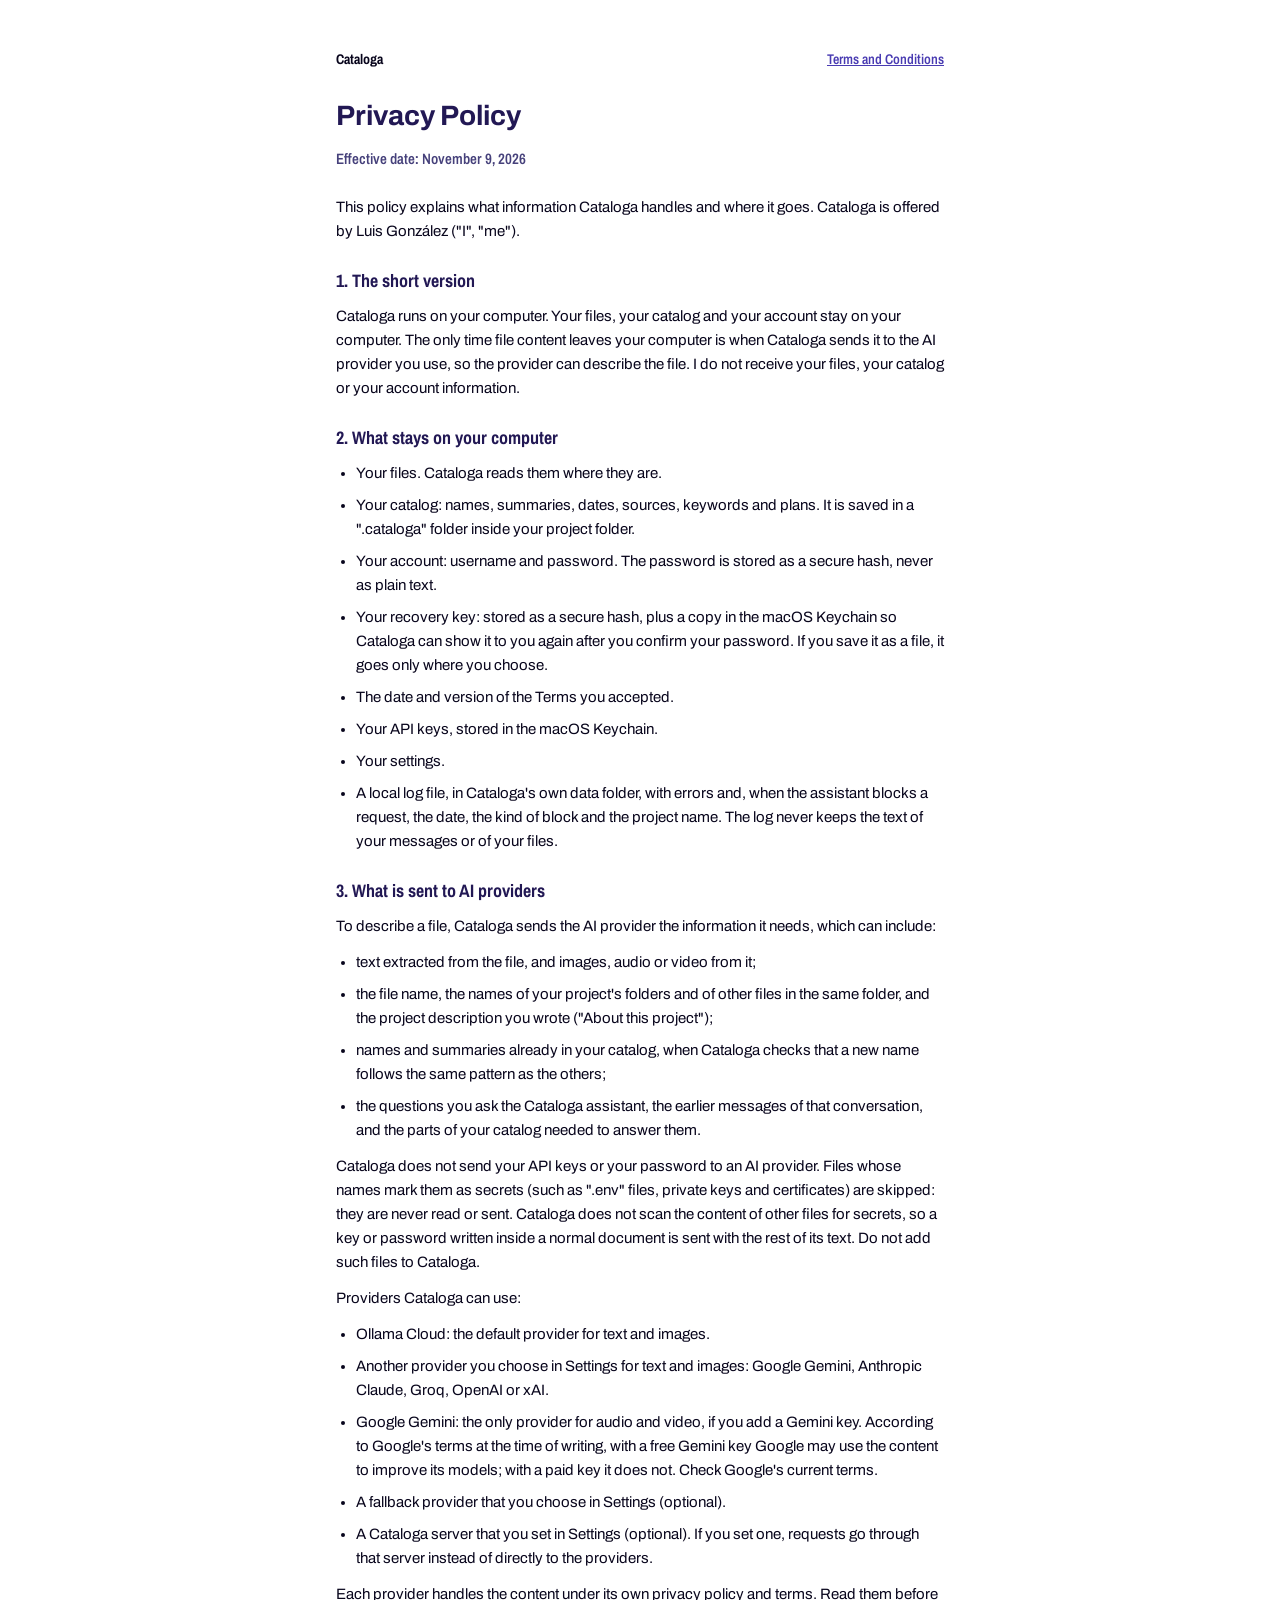
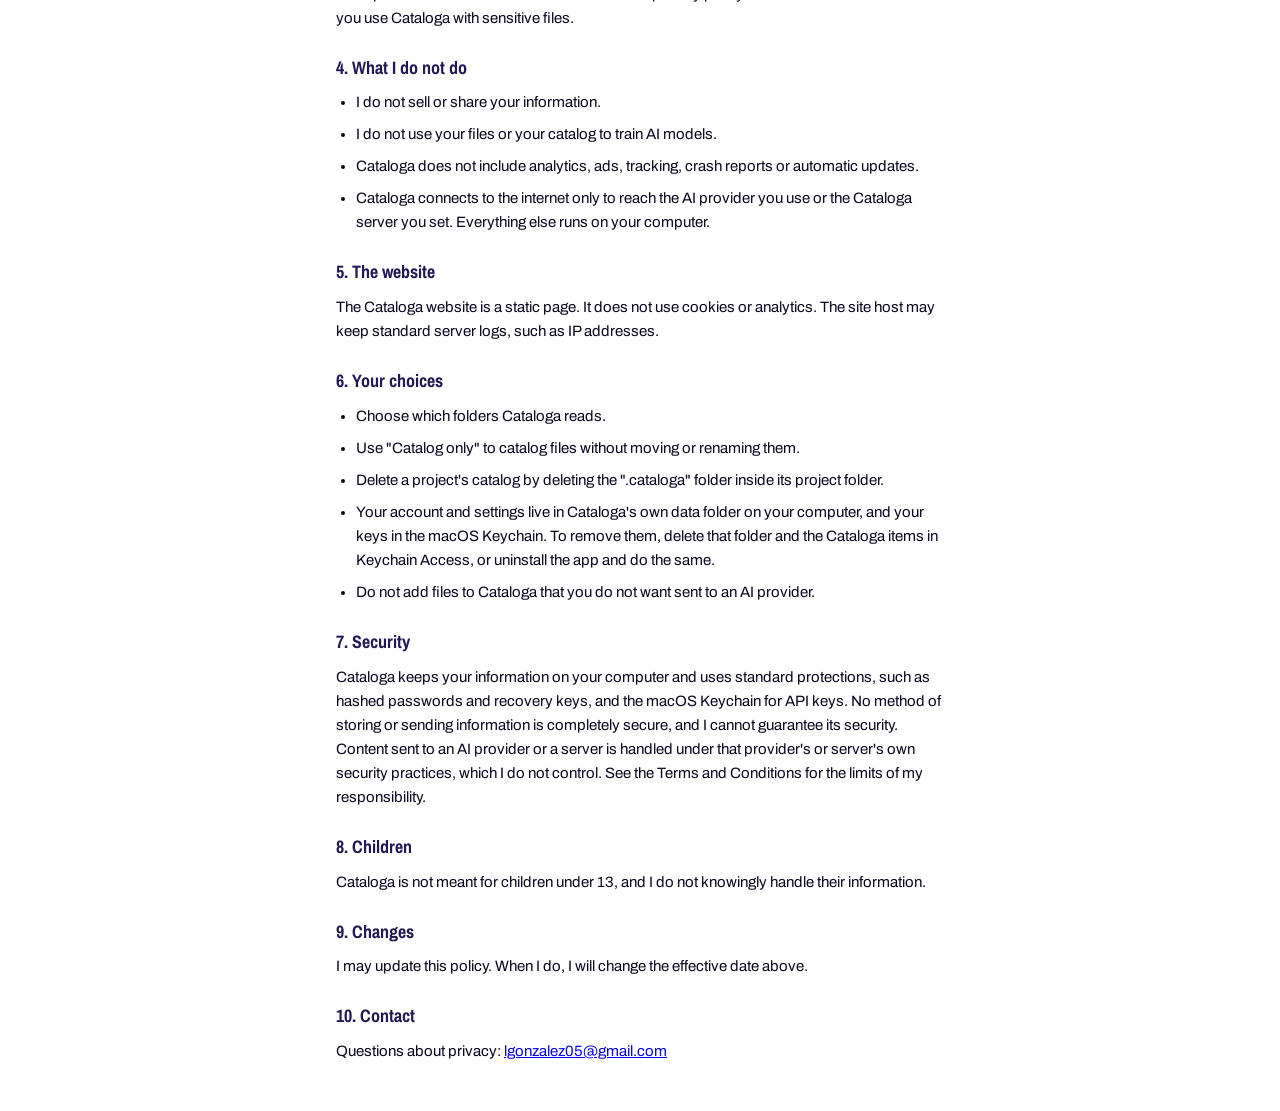
==== commit 0124724a: "AI guardrails for Ask Cataloga and the pipeline, final Terms and Privacy in the app and landing" ====
--- a/frontend/legal/privacy.html
+++ b/frontend/legal/privacy.html
@@ -7,12 +7,90 @@
     <link rel="stylesheet" href="../css/main.css">
 </head>
 <body class="legal-page">
-    <!-- Temporary page: the full legal text comes in its own prompt. -->
     <main>
+        <p class="legal-nav">
+            <strong>Cataloga</strong>
+            <a href="terms.html">Terms and Conditions</a>
+        </p>
         <h1>Privacy Policy</h1>
-        <p>The full text is not published yet.</p>
-        <h1 lang="es">Política de privacidad</h1>
-        <p lang="es">El texto completo todavía no está publicado.</p>
+        <p class="legal-date">Effective date: November 9, 2026</p>
+<p>This policy explains what information Cataloga handles and where it goes. Cataloga is offered by Luis González (&quot;I&quot;, &quot;me&quot;).</p>
+<section id="s1">
+<h2>1. The short version</h2>
+<p>Cataloga runs on your computer. Your files, your catalog and your account stay on your computer. The only time file content leaves your computer is when Cataloga sends it to the AI provider you use, so the provider can describe the file. I do not receive your files, your catalog or your account information.</p>
+</section>
+<section id="s2">
+<h2>2. What stays on your computer</h2>
+<ul>
+<li>Your files. Cataloga reads them where they are.</li>
+<li>Your catalog: names, summaries, dates, sources, keywords and plans. It is saved in a &quot;.cataloga&quot; folder inside your project folder.</li>
+<li>Your account: username and password. The password is stored as a secure hash, never as plain text.</li>
+<li>Your recovery key: stored as a secure hash, plus a copy in the macOS Keychain so Cataloga can show it to you again after you confirm your password. If you save it as a file, it goes only where you choose.</li>
+<li>The date and version of the Terms you accepted.</li>
+<li>Your API keys, stored in the macOS Keychain.</li>
+<li>Your settings.</li>
+<li>A local log file, in Cataloga&#x27;s own data folder, with errors and, when the assistant blocks a request, the date, the kind of block and the project name. The log never keeps the text of your messages or of your files.</li>
+</ul>
+</section>
+<section id="s3">
+<h2>3. What is sent to AI providers</h2>
+<p>To describe a file, Cataloga sends the AI provider the information it needs, which can include:</p>
+<ul>
+<li>text extracted from the file, and images, audio or video from it;</li>
+<li>the file name, the names of your project&#x27;s folders and of other files in the same folder, and the project description you wrote (&quot;About this project&quot;);</li>
+<li>names and summaries already in your catalog, when Cataloga checks that a new name follows the same pattern as the others;</li>
+<li>the questions you ask the Cataloga assistant, the earlier messages of that conversation, and the parts of your catalog needed to answer them.</li>
+</ul>
+<p>Cataloga does not send your API keys or your password to an AI provider. Files whose names mark them as secrets (such as &quot;.env&quot; files, private keys and certificates) are skipped: they are never read or sent. Cataloga does not scan the content of other files for secrets, so a key or password written inside a normal document is sent with the rest of its text. Do not add such files to Cataloga.</p>
+<p>Providers Cataloga can use:</p>
+<ul>
+<li>Ollama Cloud: the default provider for text and images.</li>
+<li>Another provider you choose in Settings for text and images: Google Gemini, Anthropic Claude, Groq, OpenAI or xAI.</li>
+<li>Google Gemini: the only provider for audio and video, if you add a Gemini key. According to Google&#x27;s terms at the time of writing, with a free Gemini key Google may use the content to improve its models; with a paid key it does not. Check Google&#x27;s current terms.</li>
+<li>A fallback provider that you choose in Settings (optional).</li>
+<li>A Cataloga server that you set in Settings (optional). If you set one, requests go through that server instead of directly to the providers.</li>
+</ul>
+<p>Each provider handles the content under its own privacy policy and terms. Read them before you use Cataloga with sensitive files.</p>
+</section>
+<section id="s4">
+<h2>4. What I do not do</h2>
+<ul>
+<li>I do not sell or share your information.</li>
+<li>I do not use your files or your catalog to train AI models.</li>
+<li>Cataloga does not include analytics, ads, tracking, crash reports or automatic updates.</li>
+<li>Cataloga connects to the internet only to reach the AI provider you use or the Cataloga server you set. Everything else runs on your computer.</li>
+</ul>
+</section>
+<section id="s5">
+<h2>5. The website</h2>
+<p>The Cataloga website is a static page. It does not use cookies or analytics. The site host may keep standard server logs, such as IP addresses.</p>
+</section>
+<section id="s6">
+<h2>6. Your choices</h2>
+<ul>
+<li>Choose which folders Cataloga reads.</li>
+<li>Use &quot;Catalog only&quot; to catalog files without moving or renaming them.</li>
+<li>Delete a project&#x27;s catalog by deleting the &quot;.cataloga&quot; folder inside its project folder.</li>
+<li>Your account and settings live in Cataloga&#x27;s own data folder on your computer, and your keys in the macOS Keychain. To remove them, delete that folder and the Cataloga items in Keychain Access, or uninstall the app and do the same.</li>
+<li>Do not add files to Cataloga that you do not want sent to an AI provider.</li>
+</ul>
+</section>
+<section id="s7">
+<h2>7. Security</h2>
+<p>Cataloga keeps your information on your computer and uses standard protections, such as hashed passwords and recovery keys, and the macOS Keychain for API keys. No method of storing or sending information is completely secure, and I cannot guarantee its security. Content sent to an AI provider or a server is handled under that provider&#x27;s or server&#x27;s own security practices, which I do not control. See the Terms and Conditions for the limits of my responsibility.</p>
+</section>
+<section id="s8">
+<h2>8. Children</h2>
+<p>Cataloga is not meant for children under 13, and I do not knowingly handle their information.</p>
+</section>
+<section id="s9">
+<h2>9. Changes</h2>
+<p>I may update this policy. When I do, I will change the effective date above.</p>
+</section>
+<section id="s10">
+<h2>10. Contact</h2>
+<p>Questions about privacy: <a href="mailto:lgonzalez05@gmail.com">lgonzalez05@gmail.com</a></p>
+</section>
     </main>
 </body>
 </html>
--- a/frontend/css/main.css
+++ b/frontend/css/main.css
@@ -1464,6 +1464,92 @@
     font-size: 28px;
 }
 
+/* The legal text: a column of about 68 characters, read inside the app. */
+.legal-page {
+    background: var(--surface);
+    color: var(--color-deep-space);
+    font-size: 15px;
+    line-height: 1.6;
+}
+
+.legal-page .legal-nav {
+    display: flex;
+    justify-content: space-between;
+    font-family: var(--font-label);
+    font-weight: 600;
+    font-size: 14px;
+}
+
+.legal-page .legal-nav a {
+    color: var(--color-violet);
+}
+
+.legal-page .legal-date {
+    margin-bottom: var(--spacing-24);
+    font-family: var(--font-label);
+    font-weight: 600;
+    color: var(--color-dusk);
+}
+
+.legal-page h2 {
+    margin: var(--spacing-24) 0 var(--spacing-8);
+    font-family: var(--font-label);
+    font-size: 18px;
+    color: var(--color-midnight);
+}
+
+.legal-page p {
+    margin: 0 0 var(--spacing-12);
+}
+
+.legal-page ul {
+    margin: 0 0 var(--spacing-12);
+    padding-left: 1.3em;
+}
+
+.legal-page li {
+    margin-bottom: var(--spacing-8);
+}
+
+/* The dialog that shows a legal page inside the app. */
+.legal-dialog {
+    margin: auto;
+    width: min(760px, calc(100vw - 48px));
+    height: min(760px, calc(100vh - 48px));
+    padding: 0;
+    border: 1px solid var(--surface-line);
+    border-radius: var(--radius-lg);
+    overflow: hidden;
+    background: var(--surface);
+    box-shadow: var(--shadow-float);
+}
+
+.legal-dialog::backdrop {
+    background: rgba(8, 5, 28, 0.5);
+}
+
+.legal-dialog-bar {
+    display: flex;
+    align-items: center;
+    justify-content: space-between;
+    height: 56px;
+    padding: 0 var(--spacing-24);
+    border-bottom: 1px solid var(--surface-line);
+}
+
+.legal-dialog-bar h2 {
+    margin: 0;
+    font-size: 18px;
+    color: var(--color-midnight);
+}
+
+.legal-dialog iframe {
+    display: block;
+    width: 100%;
+    height: calc(100% - 56px);
+    border: 0;
+}
+
 /* ======== Catalog ======== */
 
 /* The line that says how far the reading of the folder is. */
@@ -4046,6 +4132,13 @@
     background: var(--color-lavender);
     color: var(--color-dusk);
     cursor: not-allowed;
+}
+
+/* "180 characters left": only once the message is close to the limit. */
+.chat-counter {
+    color: var(--color-midnight);
+    font-size: 12px;
+    text-align: right;
 }
 
 /* On the light frost: Midnight, SemiBold, so it reads without the blur. */
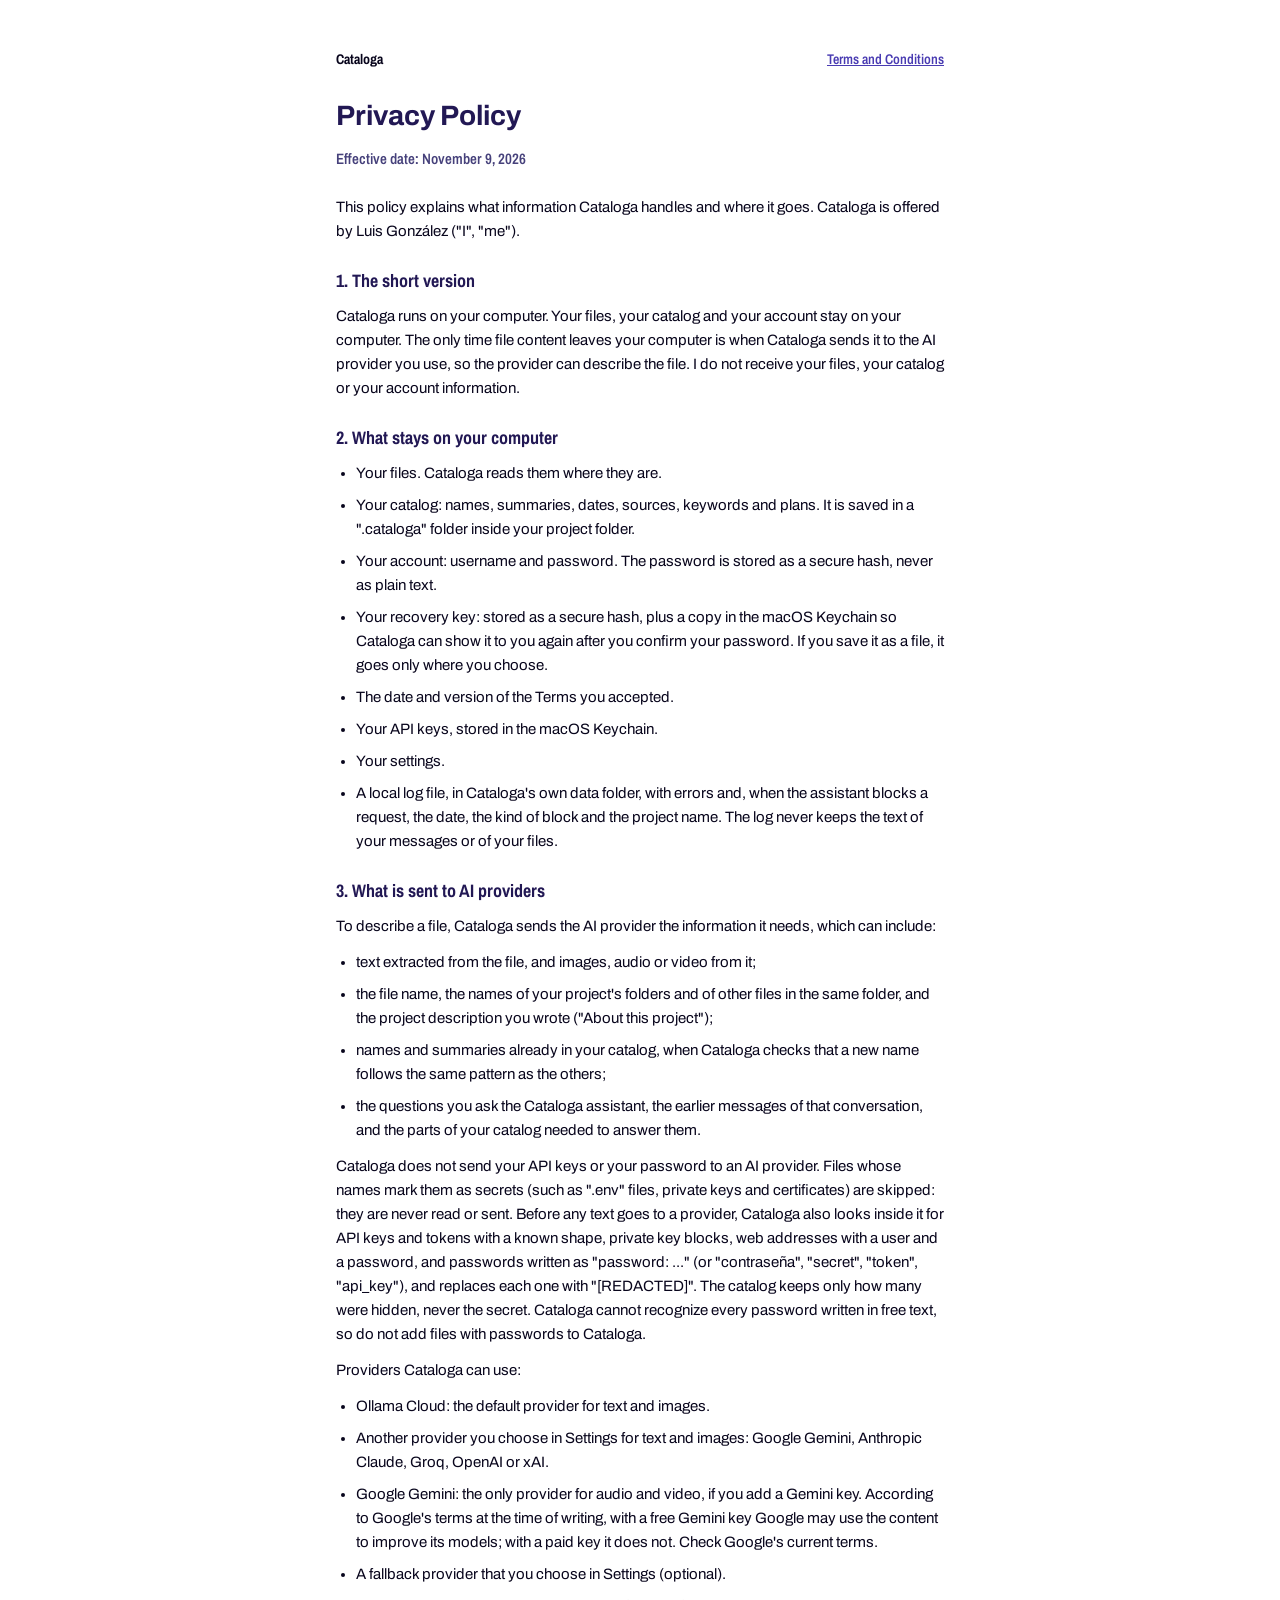
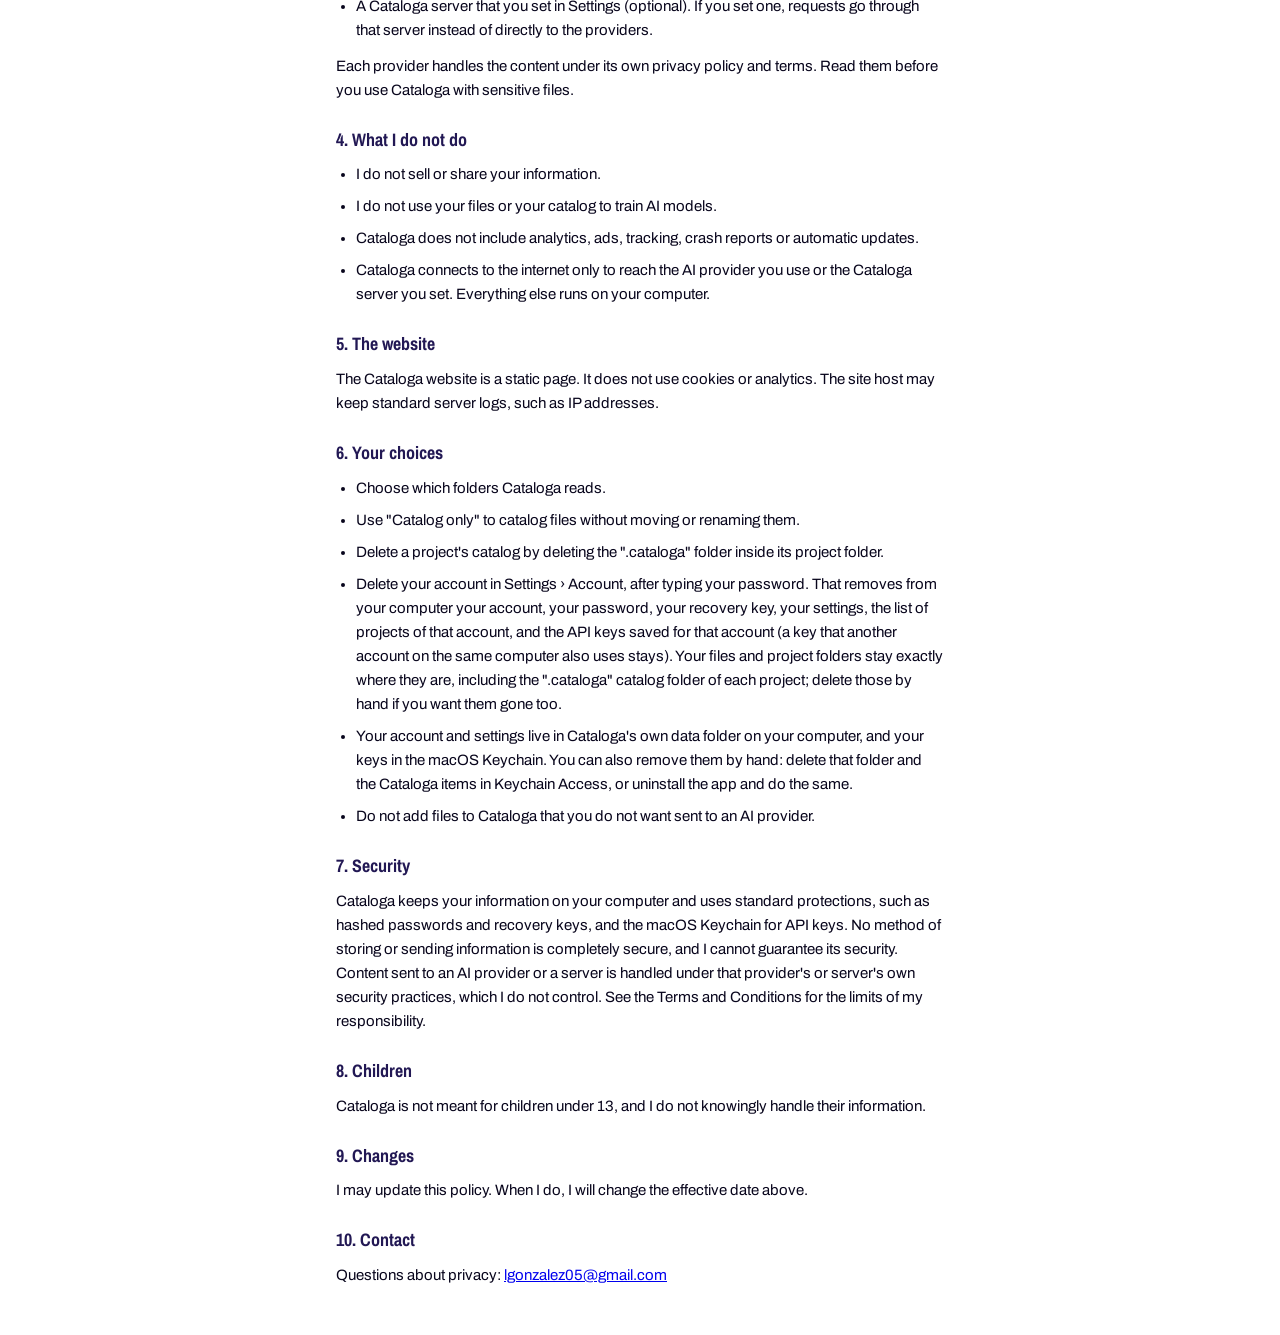
==== commit df0857bd: "Redact secrets, delete account, Folder Names always available, safe folder removal, provider notice," ====
--- a/frontend/legal/privacy.html
+++ b/frontend/legal/privacy.html
@@ -41,7 +41,7 @@
 <li>names and summaries already in your catalog, when Cataloga checks that a new name follows the same pattern as the others;</li>
 <li>the questions you ask the Cataloga assistant, the earlier messages of that conversation, and the parts of your catalog needed to answer them.</li>
 </ul>
-<p>Cataloga does not send your API keys or your password to an AI provider. Files whose names mark them as secrets (such as &quot;.env&quot; files, private keys and certificates) are skipped: they are never read or sent. Cataloga does not scan the content of other files for secrets, so a key or password written inside a normal document is sent with the rest of its text. Do not add such files to Cataloga.</p>
+<p>Cataloga does not send your API keys or your password to an AI provider. Files whose names mark them as secrets (such as &quot;.env&quot; files, private keys and certificates) are skipped: they are never read or sent. Before any text goes to a provider, Cataloga also looks inside it for API keys and tokens with a known shape, private key blocks, web addresses with a user and a password, and passwords written as &quot;password: ...&quot; (or &quot;contraseña&quot;, &quot;secret&quot;, &quot;token&quot;, &quot;api_key&quot;), and replaces each one with &quot;[REDACTED]&quot;. The catalog keeps only how many were hidden, never the secret. Cataloga cannot recognize every password written in free text, so do not add files with passwords to Cataloga.</p>
 <p>Providers Cataloga can use:</p>
 <ul>
 <li>Ollama Cloud: the default provider for text and images.</li>
@@ -71,7 +71,8 @@
 <li>Choose which folders Cataloga reads.</li>
 <li>Use &quot;Catalog only&quot; to catalog files without moving or renaming them.</li>
 <li>Delete a project&#x27;s catalog by deleting the &quot;.cataloga&quot; folder inside its project folder.</li>
-<li>Your account and settings live in Cataloga&#x27;s own data folder on your computer, and your keys in the macOS Keychain. To remove them, delete that folder and the Cataloga items in Keychain Access, or uninstall the app and do the same.</li>
+<li>Delete your account in Settings › Account, after typing your password. That removes from your computer your account, your password, your recovery key, your settings, the list of projects of that account, and the API keys saved for that account (a key that another account on the same computer also uses stays). Your files and project folders stay exactly where they are, including the &quot;.cataloga&quot; catalog folder of each project; delete those by hand if you want them gone too.</li>
+<li>Your account and settings live in Cataloga&#x27;s own data folder on your computer, and your keys in the macOS Keychain. You can also remove them by hand: delete that folder and the Cataloga items in Keychain Access, or uninstall the app and do the same.</li>
 <li>Do not add files to Cataloga that you do not want sent to an AI provider.</li>
 </ul>
 </section>
--- a/frontend/css/main.css
+++ b/frontend/css/main.css
@@ -3259,6 +3259,18 @@
     font-weight: 400;
 }
 
+/* Not field labels: a box and its word, in the card's normal text (B1). */
+.settings-form .folder-flags label,
+.settings-form .naming-style label,
+.settings-form .stamp-order label {
+    color: var(--color-deep-space);
+    font-family: var(--font-body);
+    font-size: 15px;
+    font-weight: 400;
+    letter-spacing: 0;
+    text-transform: none;
+}
+
 .folder-flags input {
     margin: 0;
 }
@@ -3567,8 +3579,23 @@
     display: none !important;
 }
 
-.later-note {
+.later-note,
+.folders-note {
     margin: 0 0 var(--spacing-12);
+}
+
+/* Remove a folder with files: the note under the choice. */
+.folder-remove-note {
+    margin-top: var(--spacing-12);
+}
+
+#folder-remove-dialog select {
+    width: 100%;
+}
+
+/* Catalog only: the sentence and its link on one line. */
+.folders-note .link-button {
+    margin-left: var(--spacing-8);
 }
 
 .naming-custom .hint {
@@ -4661,6 +4688,51 @@
 .recovery-confirm-row input {
     flex: 1;
     margin-bottom: 0;
+}
+
+/* Delete account: last in the card, after a line, in the error color. */
+.delete-account-row {
+    margin-top: var(--spacing-16);
+    padding-top: var(--spacing-16);
+    border-top: 1px solid var(--surface-line);
+}
+
+.danger-link {
+    color: var(--color-danger);
+}
+
+.danger-link:hover {
+    color: #8a1b12;
+}
+
+/* The dialog's lists: what goes, then what stays, in one short block. */
+.delete-points {
+    margin: 0 0 var(--spacing-16) var(--spacing-24);
+    padding: 0;
+    color: var(--color-midnight);
+    font-size: 15px;
+    line-height: 22px;
+}
+
+.delete-stays {
+    margin-bottom: var(--spacing-8);
+    color: var(--color-deep-space);
+    font-size: 15px;
+    font-weight: 600;
+}
+
+#delete-account-dialog label {
+    display: block;
+    margin-top: var(--spacing-16);
+}
+
+/* Delete account is the one red primary button of the app. */
+#delete-confirm {
+    background: var(--color-danger);
+}
+
+#delete-confirm:hover:not(:disabled) {
+    background: #8a1b12;
 }
 
 /* Legal: one row, the version at the right. */
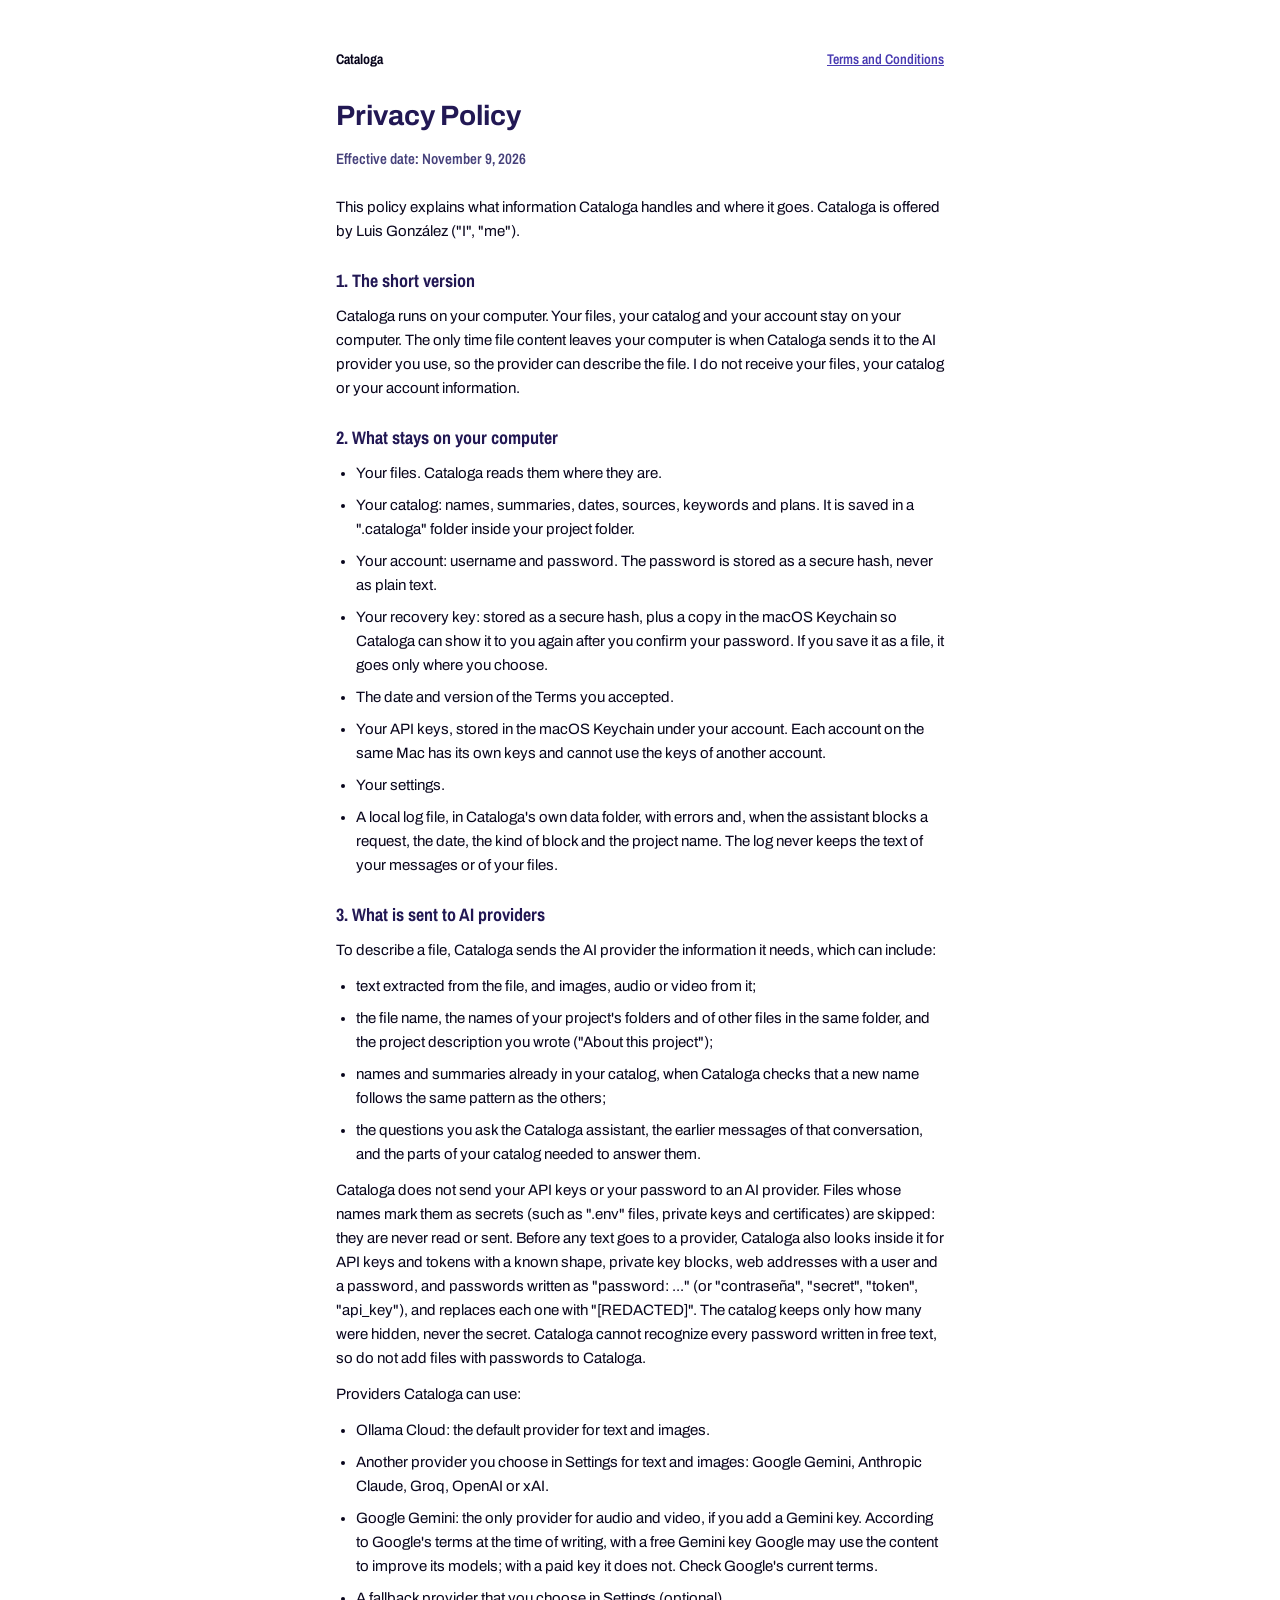
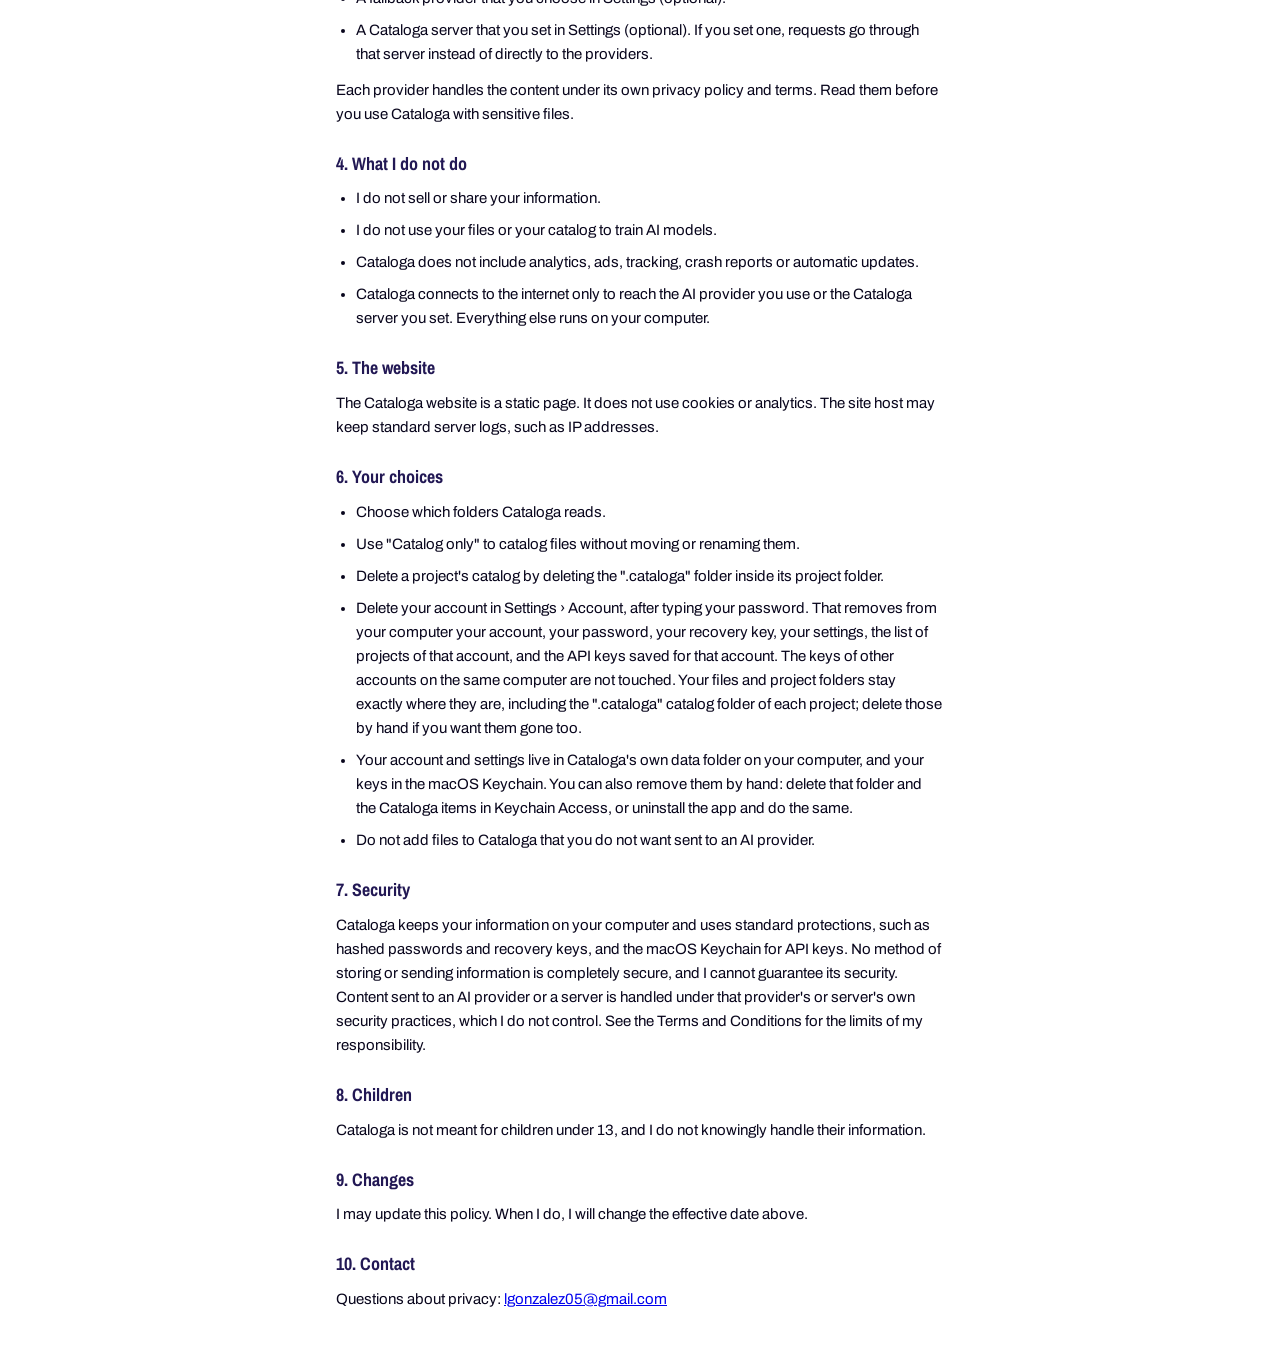
==== commit 9d5967e0: "Store API keys per account, write summaries in the app language" ====
--- a/frontend/legal/privacy.html
+++ b/frontend/legal/privacy.html
@@ -27,7 +27,7 @@
 <li>Your account: username and password. The password is stored as a secure hash, never as plain text.</li>
 <li>Your recovery key: stored as a secure hash, plus a copy in the macOS Keychain so Cataloga can show it to you again after you confirm your password. If you save it as a file, it goes only where you choose.</li>
 <li>The date and version of the Terms you accepted.</li>
-<li>Your API keys, stored in the macOS Keychain.</li>
+<li>Your API keys, stored in the macOS Keychain under your account. Each account on the same Mac has its own keys and cannot use the keys of another account.</li>
 <li>Your settings.</li>
 <li>A local log file, in Cataloga&#x27;s own data folder, with errors and, when the assistant blocks a request, the date, the kind of block and the project name. The log never keeps the text of your messages or of your files.</li>
 </ul>
@@ -71,7 +71,7 @@
 <li>Choose which folders Cataloga reads.</li>
 <li>Use &quot;Catalog only&quot; to catalog files without moving or renaming them.</li>
 <li>Delete a project&#x27;s catalog by deleting the &quot;.cataloga&quot; folder inside its project folder.</li>
-<li>Delete your account in Settings › Account, after typing your password. That removes from your computer your account, your password, your recovery key, your settings, the list of projects of that account, and the API keys saved for that account (a key that another account on the same computer also uses stays). Your files and project folders stay exactly where they are, including the &quot;.cataloga&quot; catalog folder of each project; delete those by hand if you want them gone too.</li>
+<li>Delete your account in Settings › Account, after typing your password. That removes from your computer your account, your password, your recovery key, your settings, the list of projects of that account, and the API keys saved for that account. The keys of other accounts on the same computer are not touched. Your files and project folders stay exactly where they are, including the &quot;.cataloga&quot; catalog folder of each project; delete those by hand if you want them gone too.</li>
 <li>Your account and settings live in Cataloga&#x27;s own data folder on your computer, and your keys in the macOS Keychain. You can also remove them by hand: delete that folder and the Cataloga items in Keychain Access, or uninstall the app and do the same.</li>
 <li>Do not add files to Cataloga that you do not want sent to an AI provider.</li>
 </ul>
--- a/frontend/css/main.css
+++ b/frontend/css/main.css
@@ -3022,6 +3022,13 @@
     color: var(--color-midnight);
     font-size: 16px;
     font-weight: 600;
+    white-space: nowrap;
+}
+
+/* Change keeps its place at the right: a long summary never pushes it. */
+.card-row .card-change {
+    flex: none;
+    margin-left: auto;
 }
 
 .card-row-text {
@@ -3114,6 +3121,18 @@
 
 .ai-status-line[data-state="error"] .status-dot {
     background: #e07b00;
+}
+
+/* "Is it yours?" about an old key saved before each account had its own. */
+.legacy-key {
+    margin-bottom: var(--spacing-16);
+    padding: var(--spacing-12) var(--spacing-16);
+    border: 1px solid var(--color-dusk);
+    border-radius: var(--radius-sm);
+}
+
+.legacy-key p {
+    margin: 0 0 var(--spacing-12);
 }
 
 /* "A key is saved." under a key field. */
@@ -3768,7 +3787,7 @@
     background: rgba(238, 245, 250, 0.12);
 }
 
-/* Assistant avatar: the logomark on a Violet circle. */
+/* Assistant avatar: the all-Paper logomark (tab too) on a Violet circle. */
 .chat-avatar {
     display: flex;
     align-items: center;
